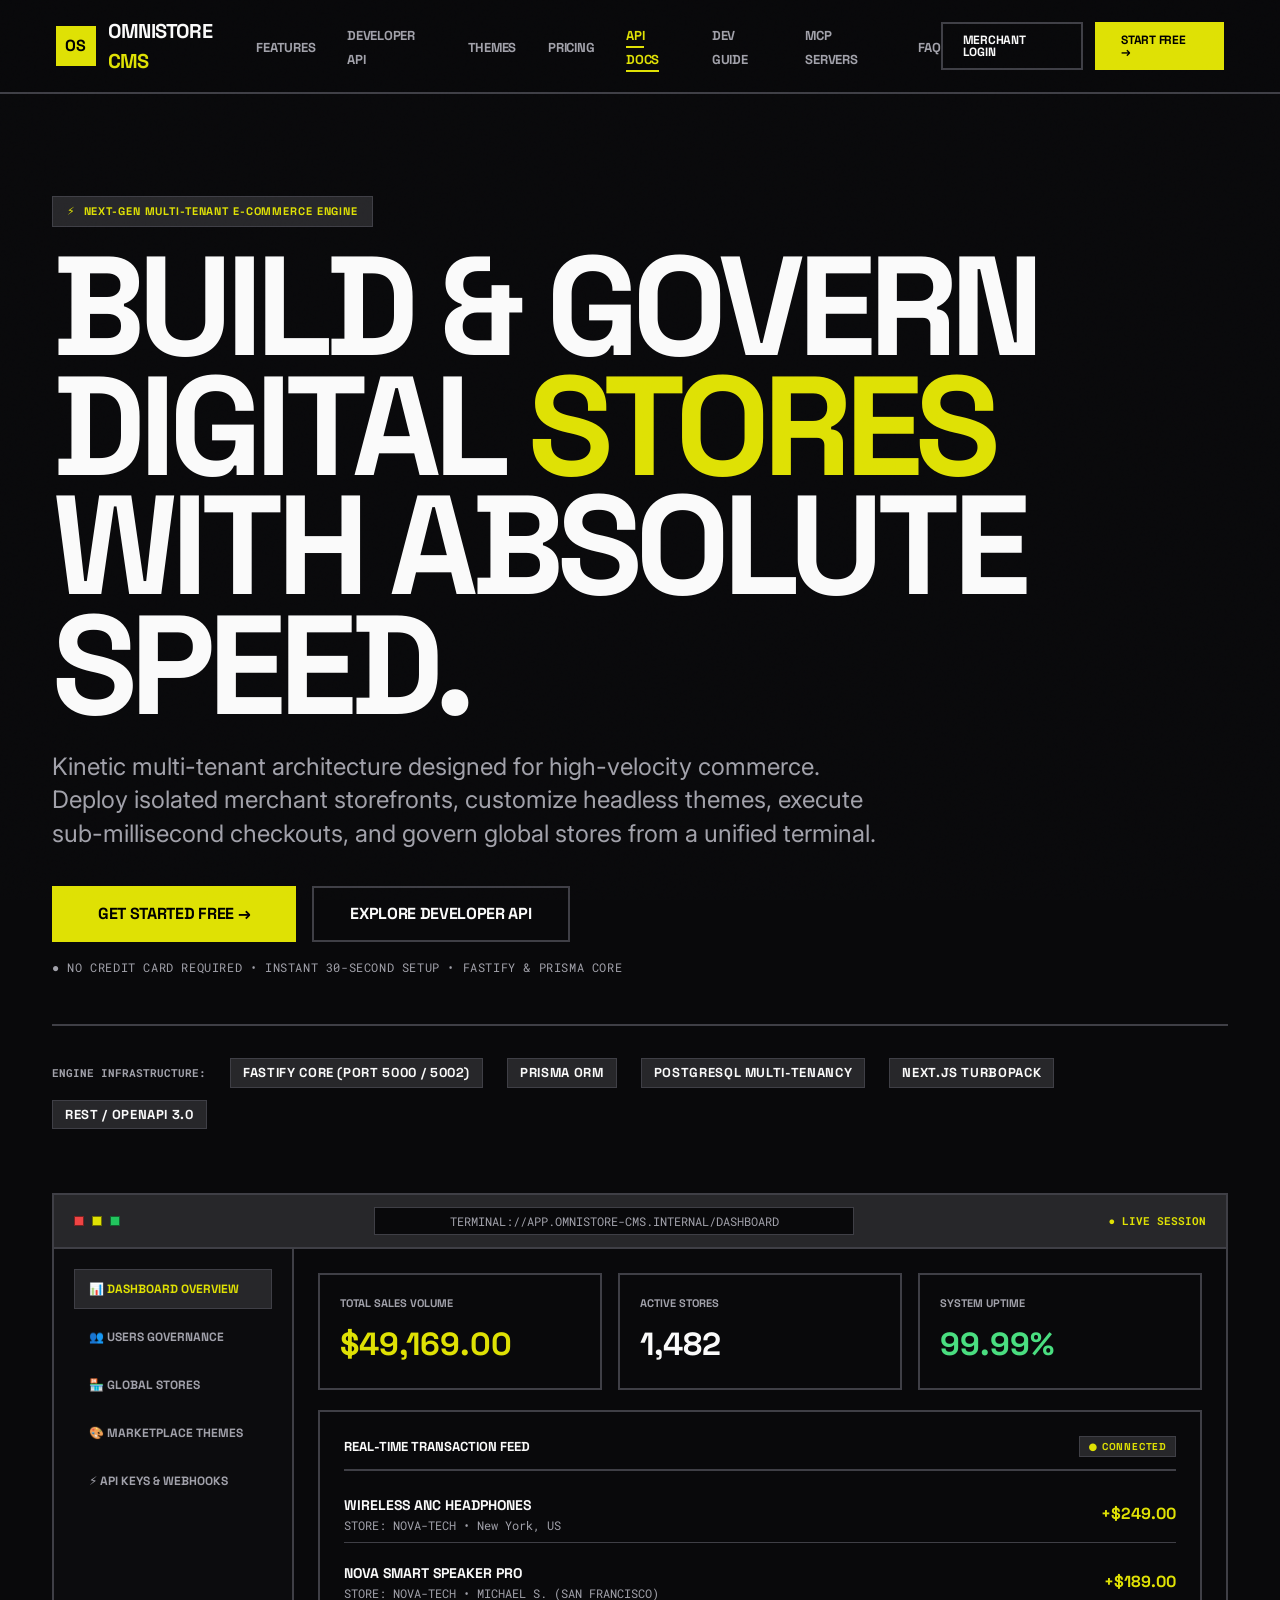
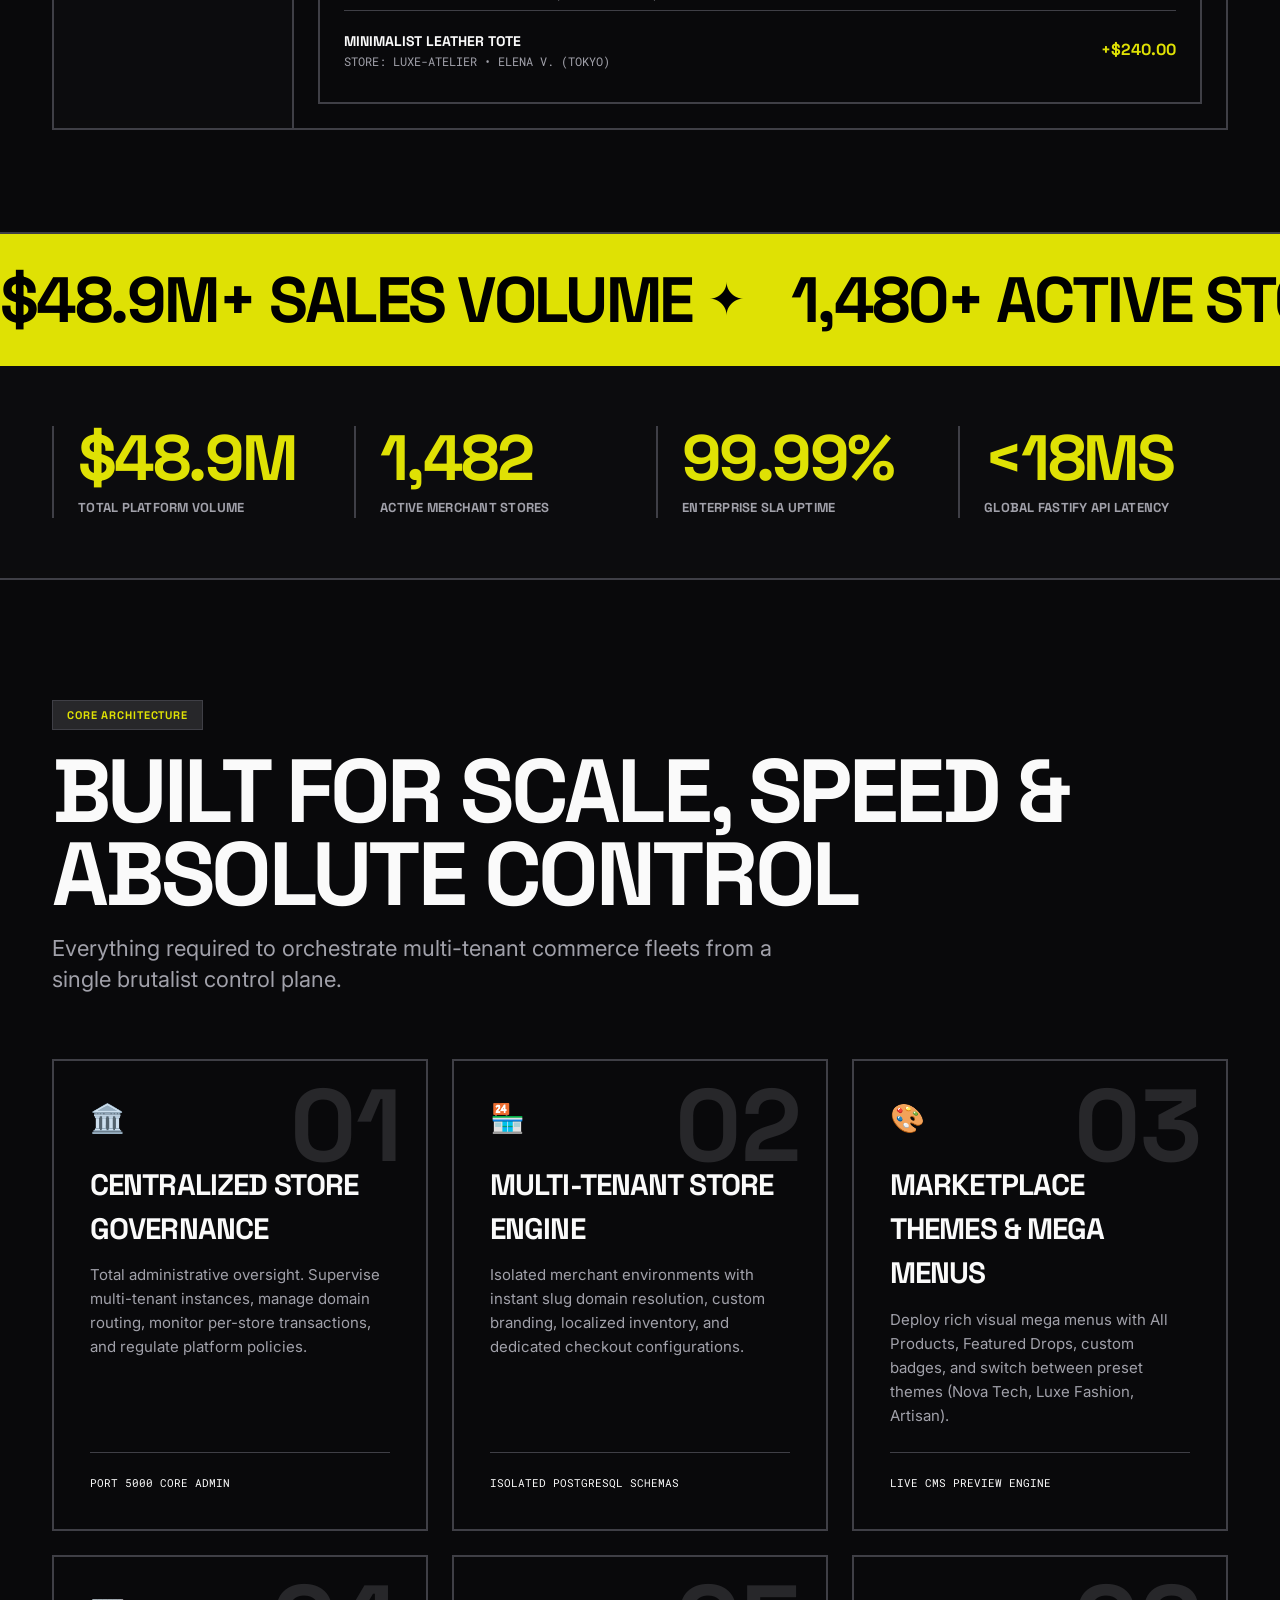
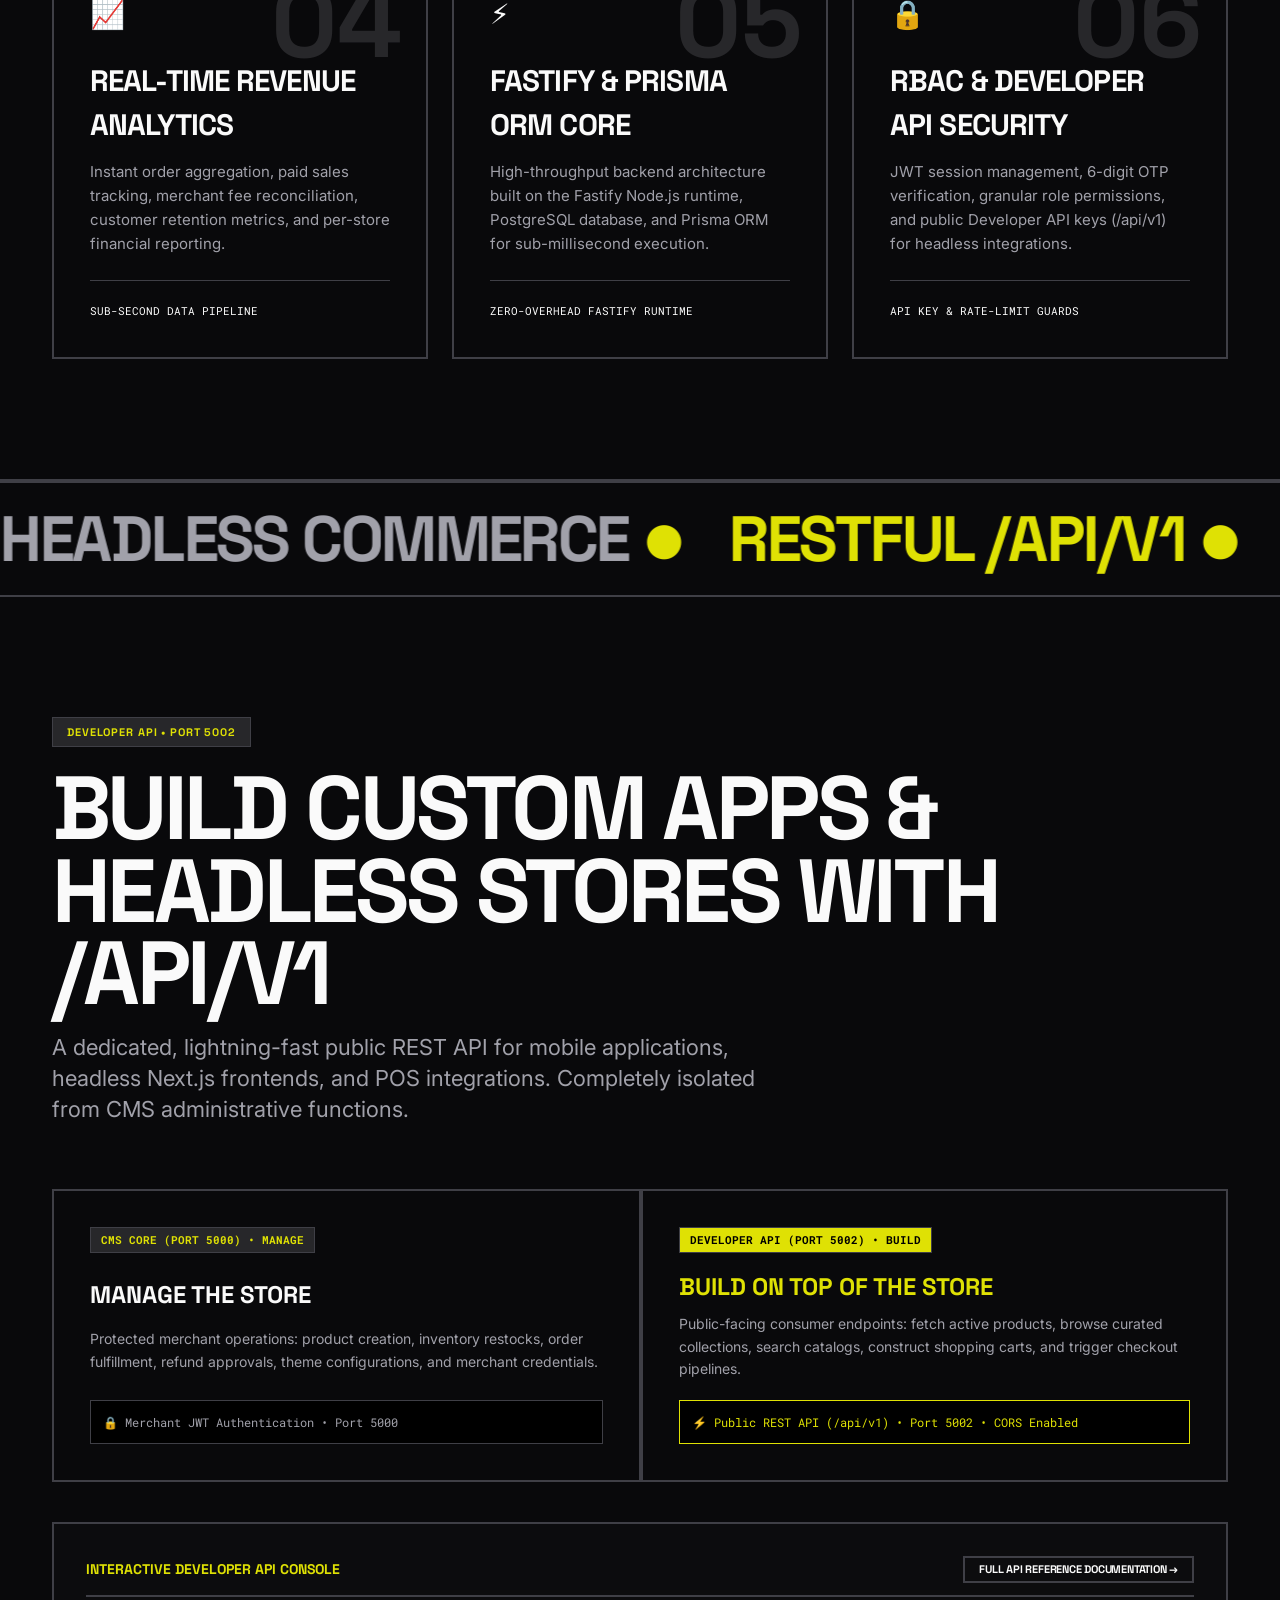
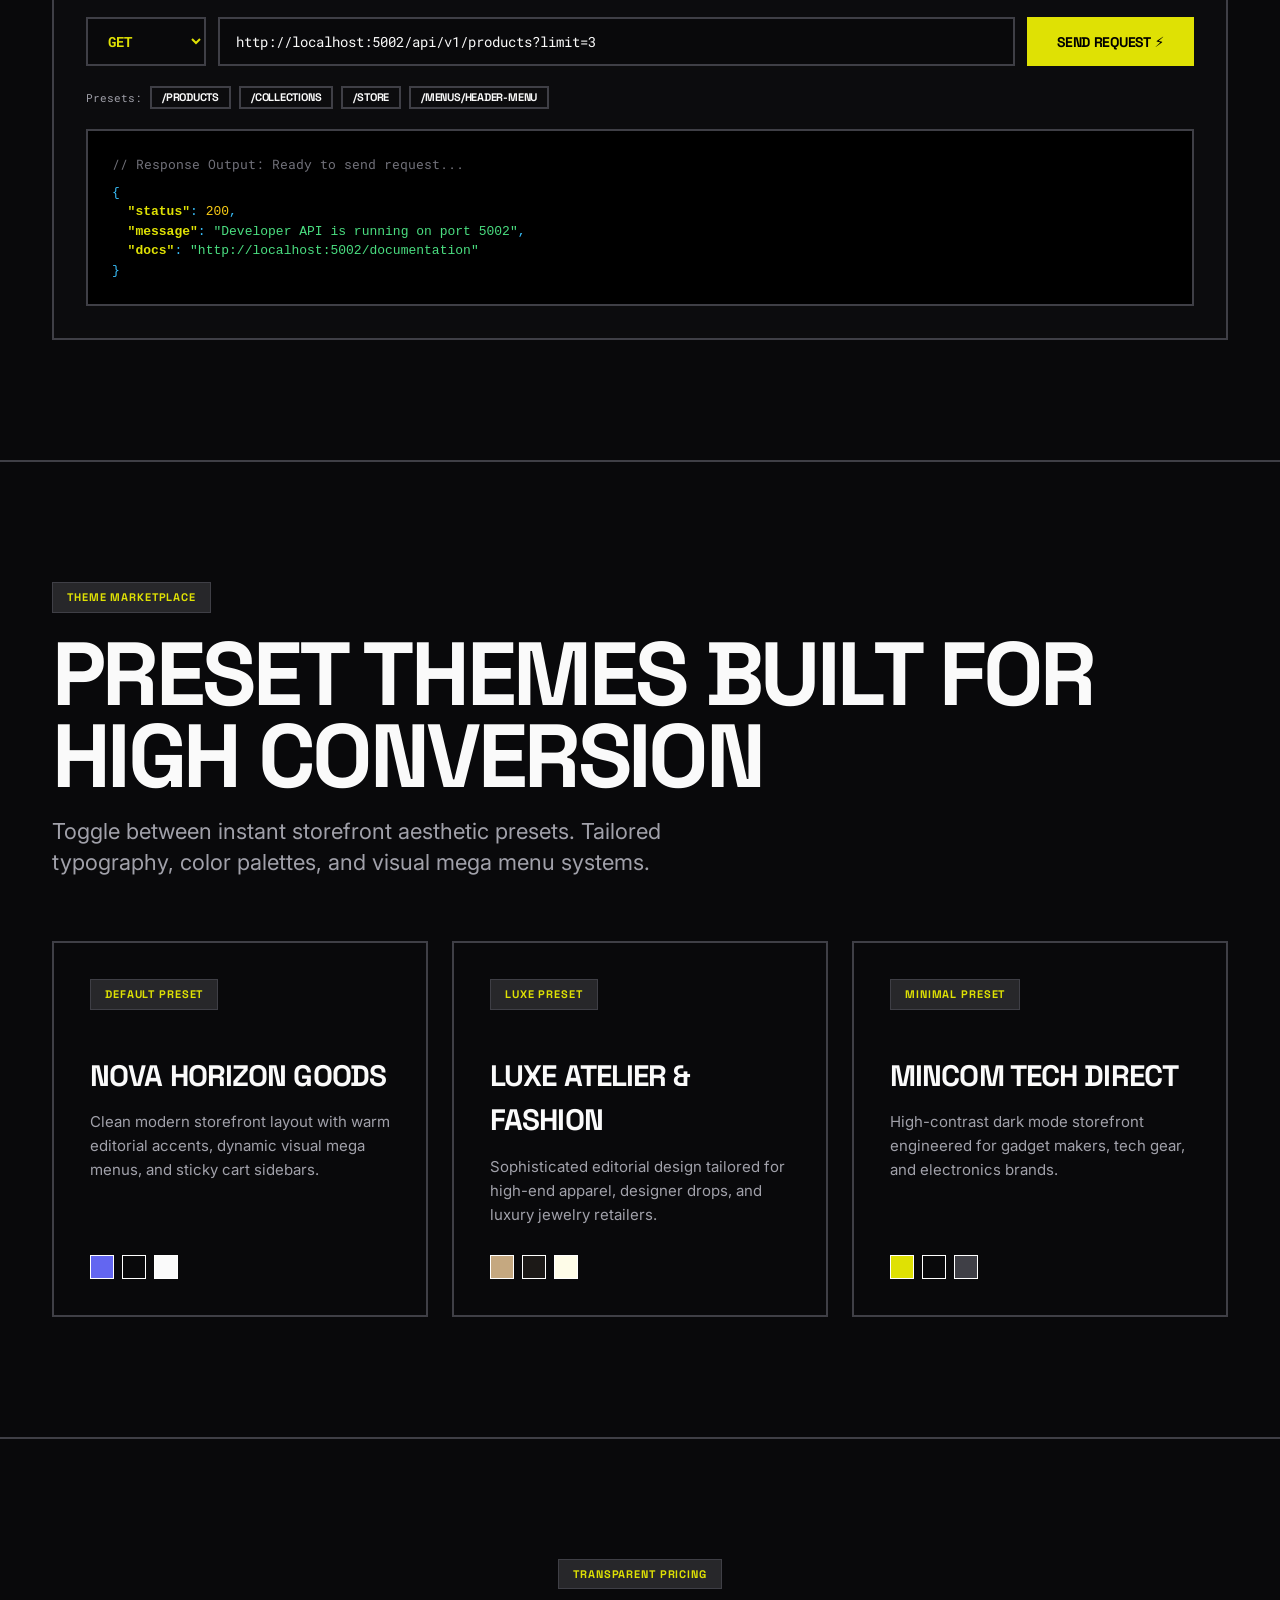
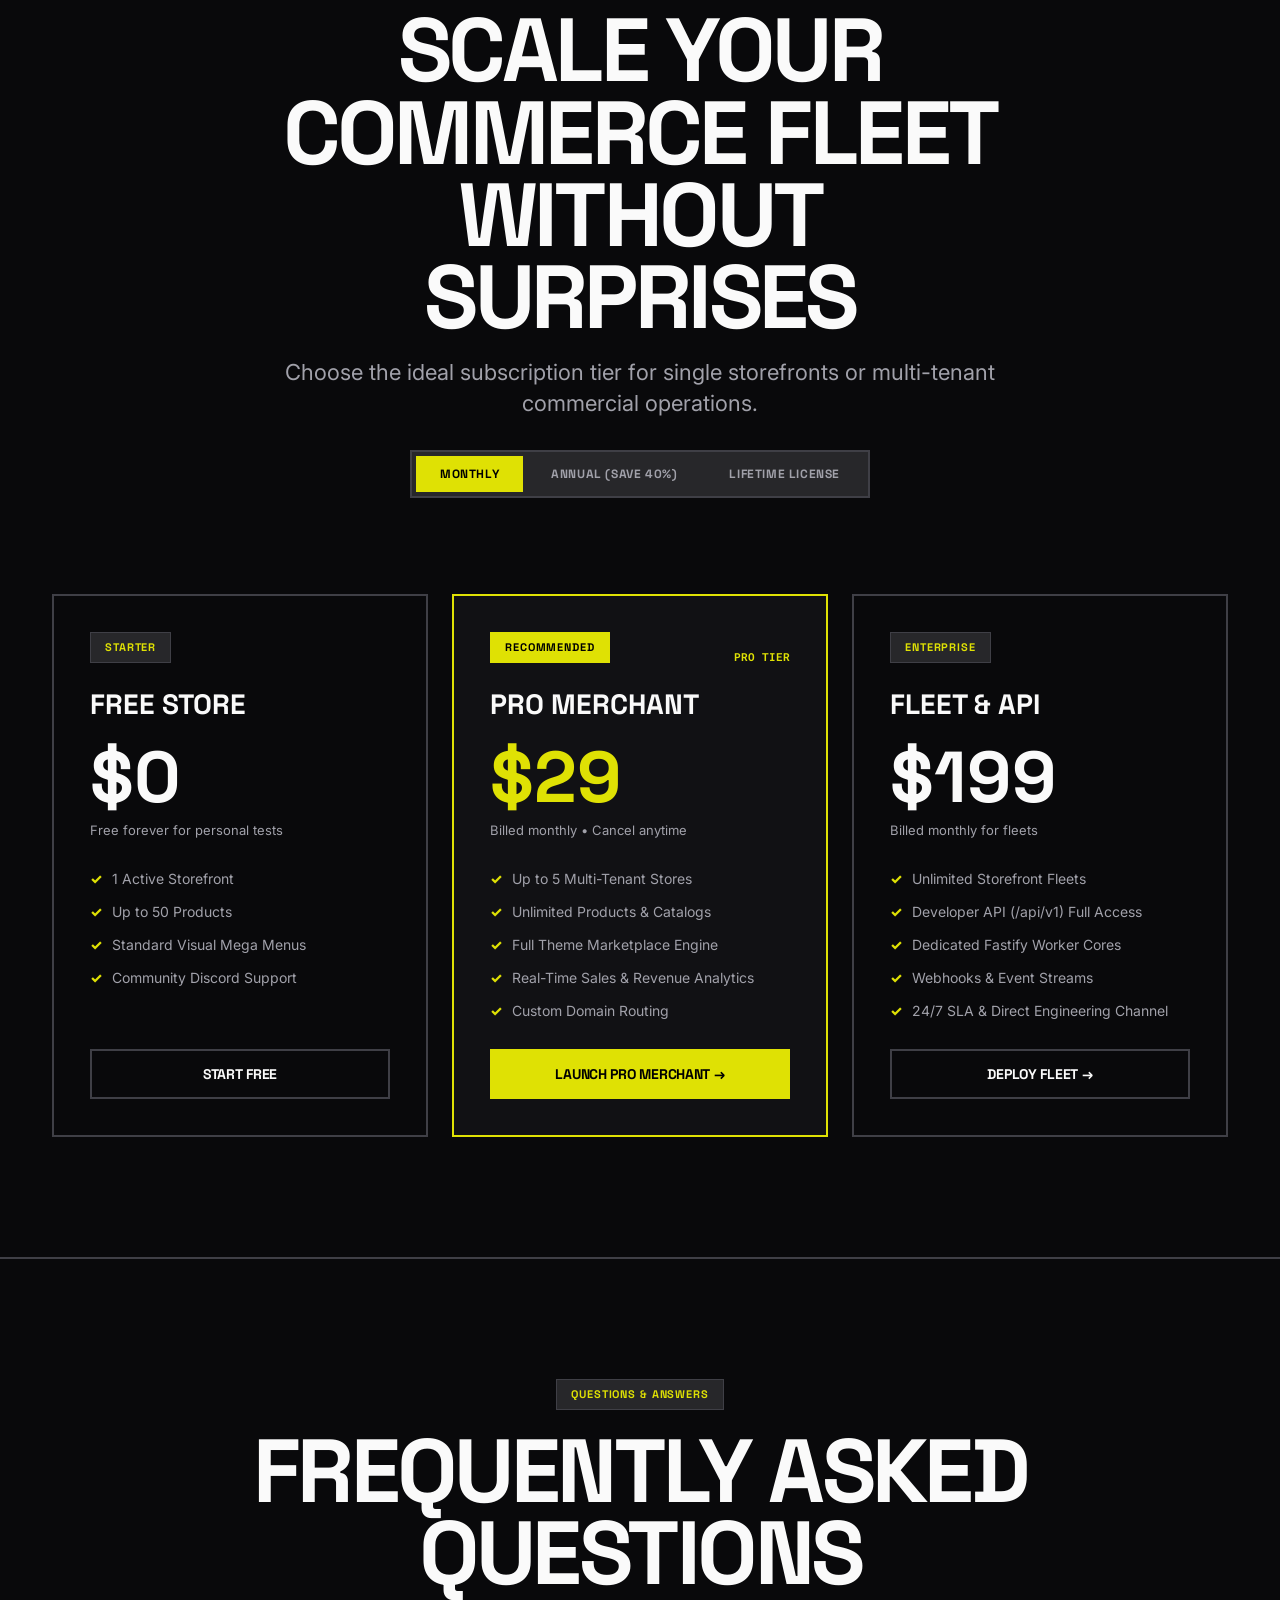
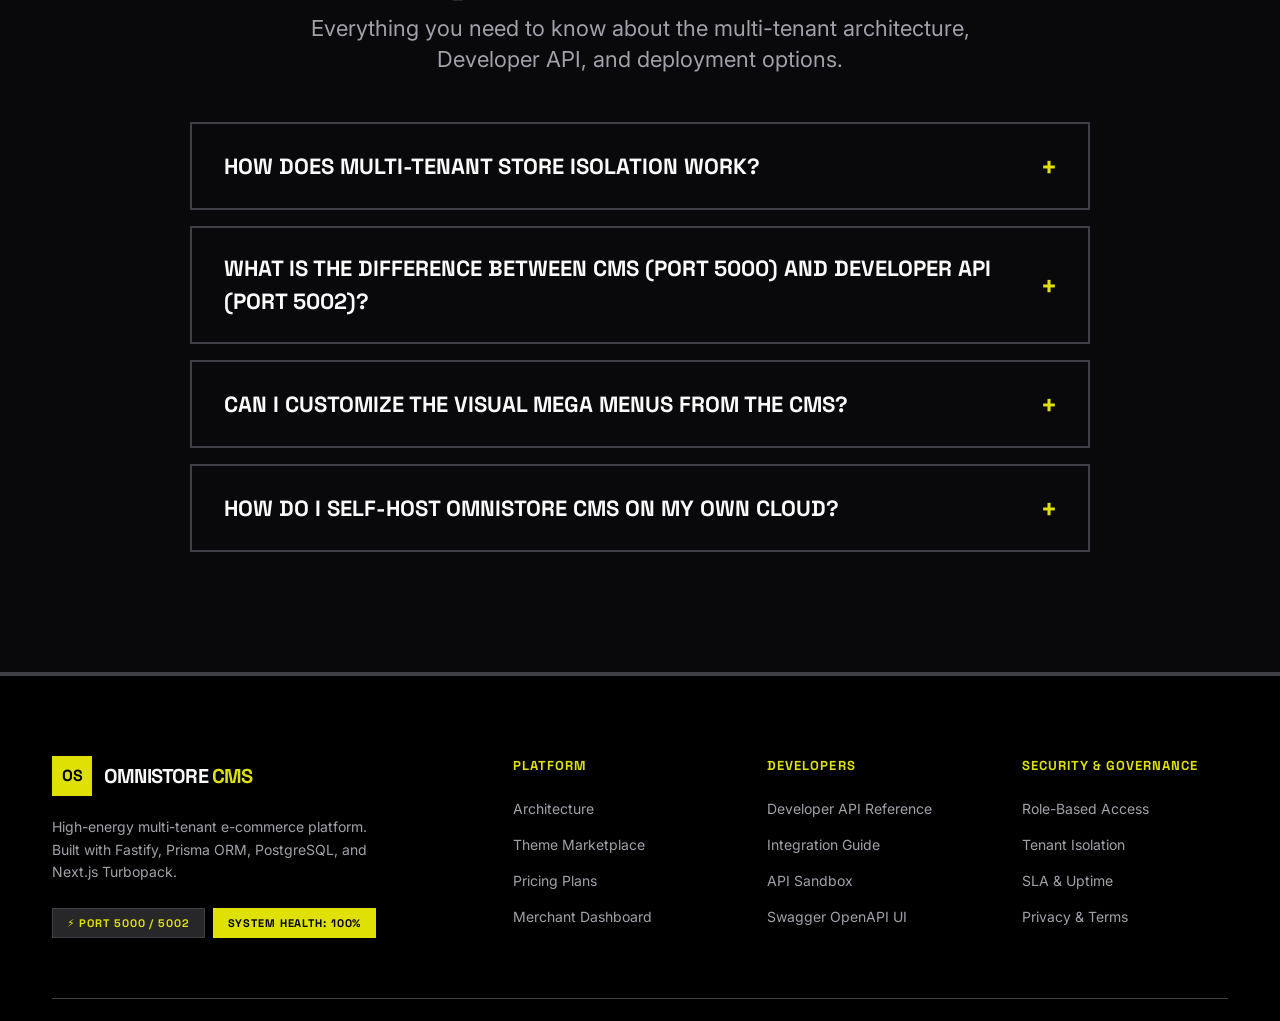
==== index.html @ 976f294c "feat: add homepage, developer guide, and documentation files" ====
<!DOCTYPE html>
<html lang="en">

<head>
  <meta charset="UTF-8">
  <meta name="viewport" content="width=device-width, initial-scale=1.0">
  <title>OMNISTORE CMS — NEXT-GEN MULTI-TENANT E-COMMERCE</title>
  <meta name="description"
    content="OmniStore CMS is a brutalist, high-performance multi-tenant e-commerce platform offering instant store creation, marketplace themes, real-time analytics, and headless developer APIs.">
  <link rel="stylesheet" href="index.css">
  <link rel="icon"
    href="data:image/svg+xml,<svg xmlns=%22http://www.w3.org/2000/svg%22 viewBox=%220 0 100 100%22><rect width=%22100%22 height=%22100%22 fill=%22%23DFE104%22/><text y=%22.75em%22 x=%22.2em%22 font-family=%22sans-serif%22 font-weight=%22900%22 font-size=%2260%22 fill=%22%23000%22>OS</text></svg>">
</head>

<body>
  <!-- SVG Noise Overlay Filter -->
  <div class="noise-overlay" aria-hidden="true"></div>

  <!-- Floating Brutalist Navigation Bar -->
  <header class="navbar-wrapper">
    <nav class="nav-container">
      <!-- Logo Lockup -->
      <a href="#" class="brand-logo">
        <div class="brand-icon-box">OS</div>
        <span class="brand-text">OmniStore <span style="color: var(--accent);">CMS</span></span>
      </a>

      <!-- Centered Nav Links -->
      <ul class="nav-links">
        <li><a href="#features">Features</a></li>
        <li><a href="#developer-api">Developer API</a></li>
        <li><a href="#themes">Themes</a></li>
        <li><a href="#pricing">Pricing</a></li>
        <li><a href="docs.html" style="color: var(--accent); border-bottom: 2px solid var(--accent); padding-bottom: 2px;">API Docs</a></li>
        <li><a href="developer-guide.html">Dev Guide</a></li>
        <li><a href="mcp-server.html">MCP Servers</a></li>
        <li><a href="#faq">FAQ</a></li>
      </ul>

      <!-- Nav Actions -->
      <div class="nav-actions">
        <a href="http://localhost:3000" class="btn-secondary" style="padding: 10px 20px; font-size: 12px;">Merchant Login</a>
        <a href="#pricing" class="btn-primary" style="padding: 10px 24px; font-size: 12px;">
          <span>Start Free →</span>
        </a>
      </div>
    </nav>
  </header>

  <!-- Hero Section -->
  <section class="hero-section">
    <div class="container">
      <!-- Tagline Badge -->
      <div>
        <span class="badge-tag">
          <span>⚡</span>
          <span>NEXT-GEN MULTI-TENANT E-COMMERCE ENGINE</span>
        </span>
      </div>

      <!-- Display Hero Headline with Viewport Clamp Typography -->
      <h1 class="hero-display-title">
        BUILD & GOVERN DIGITAL <span class="highlight-accent">STORES</span> WITH ABSOLUTE SPEED.
      </h1>

      <!-- Subhead Paragraph -->
      <p class="hero-subhead">
        Kinetic multi-tenant architecture designed for high-velocity commerce. Deploy isolated merchant storefronts, customize headless themes, execute sub-millisecond checkouts, and govern global stores from a unified terminal.
      </p>

      <!-- CTA Stack -->
      <div class="hero-cta-stack">
        <div class="hero-btn-row">
          <a href="#pricing" class="btn-primary" style="padding: 18px 44px; font-size: 16px;">
            <span>Get Started Free →</span>
          </a>
          <a href="#developer-api" class="btn-secondary" style="padding: 18px 36px; font-size: 16px;">
            <span>Explore Developer API</span>
          </a>
        </div>
        <span class="reassurance-caption">● NO CREDIT CARD REQUIRED • INSTANT 30-SECOND SETUP • FASTIFY & PRISMA CORE</span>
      </div>

      <!-- Backed By Strip -->
      <div class="backed-by-strip">
        <span class="backed-by-label">Engine Infrastructure:</span>
        <span class="partner-tag">FASTIFY CORE (PORT 5000 / 5002)</span>
        <span class="partner-tag">PRISMA ORM</span>
        <span class="partner-tag">POSTGRESQL MULTI-TENANCY</span>
        <span class="partner-tag">NEXT.JS TURBOPACK</span>
        <span class="partner-tag">REST / OPENAPI 3.0</span>
      </div>

      <!-- Live Mockup Terminal Window -->
      <div class="mockup-container">
        <div class="mockup-header">
          <div class="mockup-dots">
            <div class="dot dot-red"></div>
            <div class="dot dot-yellow"></div>
            <div class="dot dot-green"></div>
          </div>
          <div class="mockup-url-bar">
            TERMINAL://APP.OMNISTORE-CMS.INTERNAL/DASHBOARD
          </div>
          <div style="font-family: var(--font-mono); font-size: 11px; color: var(--accent); font-weight: 700;">
            ● LIVE SESSION
          </div>
        </div>

        <div class="mockup-body">
          <!-- Sidebar -->
          <div class="mockup-sidebar">
            <div class="mockup-nav-item active">
              <span>📊 Dashboard Overview</span>
            </div>
            <div class="mockup-nav-item">
              <span>👥 Users Governance</span>
            </div>
            <div class="mockup-nav-item">
              <span>🏪 Global Stores</span>
            </div>
            <div class="mockup-nav-item">
              <span>🎨 Marketplace Themes</span>
            </div>
            <div class="mockup-nav-item">
              <span>⚡ API Keys & Webhooks</span>
            </div>
          </div>

          <!-- Main Content Area -->
          <div class="mockup-content">
            <div style="display: grid; grid-template-columns: repeat(auto-fit, minmax(160px, 1fr)); gap: 16px;">
              <div class="card-brutal" style="padding: 20px;">
                <div style="font-family: var(--font-display); font-size: 11px; text-transform: uppercase; color: var(--muted-fg); font-weight: 800;">Total Sales Volume</div>
                <div id="live-sales-ticker" style="font-family: var(--font-display); font-size: 2rem; font-weight: 800; color: var(--accent); margin-top: 8px;">
                  $48,920.00
                </div>
              </div>
              <div class="card-brutal" style="padding: 20px;">
                <div style="font-family: var(--font-display); font-size: 11px; text-transform: uppercase; color: var(--muted-fg); font-weight: 800;">Active Stores</div>
                <div style="font-family: var(--font-display); font-size: 2rem; font-weight: 800; color: var(--fg); margin-top: 8px;">
                  1,482
                </div>
              </div>
              <div class="card-brutal" style="padding: 20px;">
                <div style="font-family: var(--font-display); font-size: 11px; text-transform: uppercase; color: var(--muted-fg); font-weight: 800;">System Uptime</div>
                <div style="font-family: var(--font-display); font-size: 2rem; font-weight: 800; color: #4ade80; margin-top: 8px;">
                  99.99%
                </div>
              </div>
            </div>

            <div class="card-brutal" style="padding: 24px;">
              <div style="display: flex; align-items: center; justify-content: space-between; margin-bottom: 16px; border-bottom: 2px solid var(--border); padding-bottom: 12px;">
                <span style="font-family: var(--font-display); font-size: 13px; font-weight: 800; text-transform: uppercase;">Real-Time Transaction Feed</span>
                <span class="badge-tag" style="margin-bottom: 0; padding: 2px 8px; font-size: 10px;">● CONNECTED</span>
              </div>
              <div id="live-feed-list" style="display: flex; flex-direction: column; gap: 12px;">
                <div style="display: flex; justify-content: space-between; align-items: center; padding: 8px 0; border-bottom: 1px solid var(--border); font-size: 14px;">
                  <div>
                    <div style="font-weight: 700; font-family: var(--font-display); text-transform: uppercase;">Nova Smart Speaker Pro</div>
                    <div style="color: var(--muted-fg); font-size: 12px; font-family: var(--font-mono);">STORE: NOVA-TECH • MICHAEL S. (SAN FRANCISCO)</div>
                  </div>
                  <div style="font-family: var(--font-display); font-weight: 800; color: var(--accent); font-size: 16px;">+$189.00</div>
                </div>
                <div style="display: flex; justify-content: space-between; align-items: center; padding: 8px 0; font-size: 14px;">
                  <div>
                    <div style="font-weight: 700; font-family: var(--font-display); text-transform: uppercase;">Minimalist Leather Tote</div>
                    <div style="color: var(--muted-fg); font-size: 12px; font-family: var(--font-mono);">STORE: LUXE-ATELIER • ELENA V. (TOKYO)</div>
                  </div>
                  <div style="font-family: var(--font-display); font-weight: 800; color: var(--accent); font-size: 16px;">+$240.00</div>
                </div>
              </div>
            </div>
          </div>
        </div>
      </div>
    </div>
  </section>

  <!-- Infinite Continuous Stats Marquee (Fast High-Energy Motion) -->
  <div class="marquee-container marquee-accent-bg" aria-label="Live Platform Metrics">
    <div class="marquee-track marquee-fast">
      <div class="marquee-item"><span>$48.9M+ SALES VOLUME</span> <span class="marquee-separator">✦</span></div>
      <div class="marquee-item"><span>1,480+ ACTIVE STORES</span> <span class="marquee-separator">✦</span></div>
      <div class="marquee-item"><span>&lt;18MS LATENCY</span> <span class="marquee-separator">✦</span></div>
      <div class="marquee-item"><span>99.99% ENTERPRISE SLA</span> <span class="marquee-separator">✦</span></div>
      <div class="marquee-item"><span>100% POSTGRESQL ISOLATION</span> <span class="marquee-separator">✦</span></div>
      <div class="marquee-item"><span>HEADLESS REST / OPENAPI</span> <span class="marquee-separator">✦</span></div>
      <!-- Duplicate for seamless continuous loop -->
      <div class="marquee-item"><span>$48.9M+ SALES VOLUME</span> <span class="marquee-separator">✦</span></div>
      <div class="marquee-item"><span>1,480+ ACTIVE STORES</span> <span class="marquee-separator">✦</span></div>
      <div class="marquee-item"><span>&lt;18MS LATENCY</span> <span class="marquee-separator">✦</span></div>
      <div class="marquee-item"><span>99.99% ENTERPRISE SLA</span> <span class="marquee-separator">✦</span></div>
      <div class="marquee-item"><span>100% POSTGRESQL ISOLATION</span> <span class="marquee-separator">✦</span></div>
      <div class="marquee-item"><span>HEADLESS REST / OPENAPI</span> <span class="marquee-separator">✦</span></div>
    </div>
  </div>

  <!-- Platform Stats Bar -->
  <section class="stats-section">
    <div class="container stats-grid">
      <div class="stat-item">
        <div class="stat-num" id="stat-revenue">$48.9M</div>
        <div class="stat-label">Total Platform Volume</div>
      </div>
      <div class="stat-item">
        <div class="stat-num" id="stat-merchants">1,482</div>
        <div class="stat-label">Active Merchant Stores</div>
      </div>
      <div class="stat-item">
        <div class="stat-num" id="stat-uptime">99.99%</div>
        <div class="stat-label">Enterprise SLA Uptime</div>
      </div>
      <div class="stat-item">
        <div class="stat-num" id="stat-latency">&lt;18ms</div>
        <div class="stat-label">Global Fastify API Latency</div>
      </div>
    </div>
  </section>

  <!-- Core Architecture / Features Section -->
  <section class="section-wrapper" id="features">
    <div class="container">
      <div class="section-head">
        <span class="badge-tag">CORE ARCHITECTURE</span>
        <h2 class="section-title">BUILT FOR SCALE, SPEED & ABSOLUTE CONTROL</h2>
        <p class="section-subtitle">
          Everything required to orchestrate multi-tenant commerce fleets from a single brutalist control plane.
        </p>
      </div>

      <div class="features-grid">
        <!-- Feature Card 01 -->
        <div class="card-brutal">
          <span class="card-num">01</span>
          <div>
            <div style="font-size: 28px;">🏛️</div>
            <h3 class="feature-card-title">Centralized Store Governance</h3>
            <p class="feature-card-desc">
              Total administrative oversight. Supervise multi-tenant instances, manage domain routing, monitor per-store transactions, and regulate platform policies.
            </p>
          </div>
          <div style="margin-top: 24px; padding-top: 16px; border-top: 1px solid var(--border);">
            <span style="font-family: var(--font-mono); font-size: 11px; text-transform: uppercase;">PORT 5000 CORE ADMIN</span>
          </div>
        </div>

        <!-- Feature Card 02 -->
        <div class="card-brutal">
          <span class="card-num">02</span>
          <div>
            <div style="font-size: 28px;">🏪</div>
            <h3 class="feature-card-title">Multi-Tenant Store Engine</h3>
            <p class="feature-card-desc">
              Isolated merchant environments with instant slug domain resolution, custom branding, localized inventory, and dedicated checkout configurations.
            </p>
          </div>
          <div style="margin-top: 24px; padding-top: 16px; border-top: 1px solid var(--border);">
            <span style="font-family: var(--font-mono); font-size: 11px; text-transform: uppercase;">ISOLATED POSTGRESQL SCHEMAS</span>
          </div>
        </div>

        <!-- Feature Card 03 -->
        <div class="card-brutal">
          <span class="card-num">03</span>
          <div>
            <div style="font-size: 28px;">🎨</div>
            <h3 class="feature-card-title">Marketplace Themes & Mega Menus</h3>
            <p class="feature-card-desc">
              Deploy rich visual mega menus with All Products, Featured Drops, custom badges, and switch between preset themes (Nova Tech, Luxe Fashion, Artisan).
            </p>
          </div>
          <div style="margin-top: 24px; padding-top: 16px; border-top: 1px solid var(--border);">
            <span style="font-family: var(--font-mono); font-size: 11px; text-transform: uppercase;">LIVE CMS PREVIEW ENGINE</span>
          </div>
        </div>

        <!-- Feature Card 04 -->
        <div class="card-brutal">
          <span class="card-num">04</span>
          <div>
            <div style="font-size: 28px;">📈</div>
            <h3 class="feature-card-title">Real-Time Revenue Analytics</h3>
            <p class="feature-card-desc">
              Instant order aggregation, paid sales tracking, merchant fee reconciliation, customer retention metrics, and per-store financial reporting.
            </p>
          </div>
          <div style="margin-top: 24px; padding-top: 16px; border-top: 1px solid var(--border);">
            <span style="font-family: var(--font-mono); font-size: 11px; text-transform: uppercase;">SUB-SECOND DATA PIPELINE</span>
          </div>
        </div>

        <!-- Feature Card 05 -->
        <div class="card-brutal">
          <span class="card-num">05</span>
          <div>
            <div style="font-size: 28px;">⚡</div>
            <h3 class="feature-card-title">Fastify & Prisma ORM Core</h3>
            <p class="feature-card-desc">
              High-throughput backend architecture built on the Fastify Node.js runtime, PostgreSQL database, and Prisma ORM for sub-millisecond execution.
            </p>
          </div>
          <div style="margin-top: 24px; padding-top: 16px; border-top: 1px solid var(--border);">
            <span style="font-family: var(--font-mono); font-size: 11px; text-transform: uppercase;">ZERO-OVERHEAD FASTIFY RUNTIME</span>
          </div>
        </div>

        <!-- Feature Card 06 -->
        <div class="card-brutal">
          <span class="card-num">06</span>
          <div>
            <div style="font-size: 28px;">🔒</div>
            <h3 class="feature-card-title">RBAC & Developer API Security</h3>
            <p class="feature-card-desc">
              JWT session management, 6-digit OTP verification, granular role permissions, and public Developer API keys (/api/v1) for headless integrations.
            </p>
          </div>
          <div style="margin-top: 24px; padding-top: 16px; border-top: 1px solid var(--border);">
            <span style="font-family: var(--font-mono); font-size: 11px; text-transform: uppercase;">API KEY & RATE-LIMIT GUARDS</span>
          </div>
        </div>
      </div>
    </div>
  </section>

  <!-- Secondary Infinite Feature Marquee (Reverse Motion) -->
  <div class="marquee-container" aria-hidden="true">
    <div class="marquee-track marquee-slow reverse">
      <div class="marquee-item"><span style="color: var(--muted-fg);">HEADLESS COMMERCE</span> <span class="marquee-separator">●</span></div>
      <div class="marquee-item"><span style="color: var(--accent);">RESTFUL /API/V1</span> <span class="marquee-separator">●</span></div>
      <div class="marquee-item"><span style="color: var(--fg);">MULTI-TENANT ISOLATION</span> <span class="marquee-separator">●</span></div>
      <div class="marquee-item"><span style="color: var(--muted-fg);">CUSTOM VISUAL MEGA MENUS</span> <span class="marquee-separator">●</span></div>
      <div class="marquee-item"><span style="color: var(--accent);">TURBOPACK PERFORMANCE</span> <span class="marquee-separator">●</span></div>
      <div class="marquee-item"><span style="color: var(--fg);">ZERO COLD STARTS</span> <span class="marquee-separator">●</span></div>
      <!-- Duplicate -->
      <div class="marquee-item"><span style="color: var(--muted-fg);">HEADLESS COMMERCE</span> <span class="marquee-separator">●</span></div>
      <div class="marquee-item"><span style="color: var(--accent);">RESTFUL /API/V1</span> <span class="marquee-separator">●</span></div>
      <div class="marquee-item"><span style="color: var(--fg);">MULTI-TENANT ISOLATION</span> <span class="marquee-separator">●</span></div>
      <div class="marquee-item"><span style="color: var(--muted-fg);">CUSTOM VISUAL MEGA MENUS</span> <span class="marquee-separator">●</span></div>
      <div class="marquee-item"><span style="color: var(--accent);">TURBOPACK PERFORMANCE</span> <span class="marquee-separator">●</span></div>
      <div class="marquee-item"><span style="color: var(--fg);">ZERO COLD STARTS</span> <span class="marquee-separator">●</span></div>
    </div>
  </div>

  <!-- Developer API Showcase & Interactive Sandbox Section -->
  <section class="section-wrapper" id="developer-api">
    <div class="container">
      <div class="section-head">
        <span class="badge-tag">DEVELOPER API • PORT 5002</span>
        <h2 class="section-title">BUILD CUSTOM APPS & HEADLESS STORES WITH /API/V1</h2>
        <p class="section-subtitle">
          A dedicated, lightning-fast public REST API for mobile applications, headless Next.js frontends, and POS integrations. Completely isolated from CMS administrative functions.
        </p>
      </div>

      <!-- Core Principle Callout -->
      <div class="api-arch-card">
        <div class="arch-col">
          <span class="arch-badge">CMS CORE (PORT 5000) • MANAGE</span>
          <h4 style="font-family: var(--font-display); font-size: 1.5rem; font-weight: 800; text-transform: uppercase; margin-bottom: 8px;">
            Manage The Store
          </h4>
          <p style="font-size: 14px; color: var(--muted-fg); line-height: 1.6; margin-bottom: 20px;">
            Protected merchant operations: product creation, inventory restocks, order fulfillment, refund approvals, theme configurations, and merchant credentials.
          </p>
          <div style="font-family: var(--font-mono); font-size: 12px; color: var(--muted-fg); background: #000; padding: 12px; border: 1px solid var(--border);">
            🔒 Merchant JWT Authentication • Port 5000
          </div>
        </div>

        <div class="arch-col" style="border-left: 2px solid var(--border);">
          <span class="arch-badge" style="background: var(--accent); color: var(--accent-fg);">DEVELOPER API (PORT 5002) • BUILD</span>
          <h4 style="font-family: var(--font-display); font-size: 1.5rem; font-weight: 800; text-transform: uppercase; margin-bottom: 8px; color: var(--accent);">
            Build On Top Of The Store
          </h4>
          <p style="font-size: 14px; color: var(--muted-fg); line-height: 1.6; margin-bottom: 20px;">
            Public-facing consumer endpoints: fetch active products, browse curated collections, search catalogs, construct shopping carts, and trigger checkout pipelines.
          </p>
          <div style="font-family: var(--font-mono); font-size: 12px; color: var(--accent); background: #000; padding: 12px; border: 1px solid var(--accent);">
            ⚡ Public REST API (/api/v1) • Port 5002 • CORS Enabled
          </div>
        </div>
      </div>

      <!-- Interactive API Sandbox Terminal -->
      <div class="sandbox-container">
        <div style="display: flex; align-items: center; justify-content: space-between; margin-bottom: 20px; border-bottom: 2px solid var(--border); padding-bottom: 12px;">
          <span style="font-family: var(--font-display); font-size: 14px; font-weight: 800; text-transform: uppercase; color: var(--accent);">
            Interactive Developer API Console
          </span>
          <a href="docs.html" class="btn-outline" style="padding: 6px 14px; font-size: 11px;">
            Full API Reference Documentation →
          </a>
        </div>

        <!-- Request Controls -->
        <div class="sandbox-input-row">
          <select id="api-method-select" class="sandbox-method-select">
            <option value="GET">GET</option>
            <option value="POST">POST</option>
          </select>
          <input type="text" id="api-endpoint-input" class="sandbox-endpoint-input" value="http://localhost:5002/api/v1/products?limit=3" />
          <button type="button" id="api-send-btn" class="btn-primary" style="padding: 12px 28px;">
            Send Request ⚡
          </button>
        </div>

        <!-- Quick Endpoint Presets -->
        <div style="display: flex; flex-wrap: wrap; gap: 8px; margin-bottom: 20px;">
          <span style="font-family: var(--font-mono); font-size: 11px; color: var(--muted-fg); display: flex; align-items: center;">Presets:</span>
          <button type="button" class="btn-outline api-preset-btn" data-method="GET" data-url="http://localhost:5002/api/v1/products" style="padding: 4px 10px; font-size: 11px;">/products</button>
          <button type="button" class="btn-outline api-preset-btn" data-method="GET" data-url="http://localhost:5002/api/v1/collections" style="padding: 4px 10px; font-size: 11px;">/collections</button>
          <button type="button" class="btn-outline api-preset-btn" data-method="GET" data-url="http://localhost:5002/api/v1/store" style="padding: 4px 10px; font-size: 11px;">/store</button>
          <button type="button" class="btn-outline api-preset-btn" data-method="GET" data-url="http://localhost:5002/api/v1/menus/header-menu" style="padding: 4px 10px; font-size: 11px;">/menus/header-menu</button>
        </div>

        <!-- Response Terminal -->
        <div class="terminal-box" id="api-response-terminal">
          <div class="code-comment">// Response Output: Ready to send request...</div>
          <pre style="margin-top: 8px; line-height: 1.5;"><code class="code-prop">{
  <span class="code-keyword">"status"</span>: <span class="code-num">200</span>,
  <span class="code-keyword">"message"</span>: <span class="code-str">"Developer API is running on port 5002"</span>,
  <span class="code-keyword">"docs"</span>: <span class="code-str">"http://localhost:5002/documentation"</span>
}</code></pre>
        </div>
      </div>
    </div>
  </section>

  <!-- Marketplace Themes Showcase Section -->
  <section class="section-wrapper" id="themes">
    <div class="container">
      <div class="section-head">
        <span class="badge-tag">THEME MARKETPLACE</span>
        <h2 class="section-title">PRESET THEMES BUILT FOR HIGH CONVERSION</h2>
        <p class="section-subtitle">
          Toggle between instant storefront aesthetic presets. Tailored typography, color palettes, and visual mega menu systems.
        </p>
      </div>

      <div class="features-grid">
        <!-- Theme Card 1 -->
        <div class="card-brutal">
          <div>
            <span class="badge-tag">DEFAULT PRESET</span>
            <h3 class="feature-card-title">Nova Horizon Goods</h3>
            <p class="feature-card-desc">
              Clean modern storefront layout with warm editorial accents, dynamic visual mega menus, and sticky cart sidebars.
            </p>
          </div>
          <div style="margin-top: 28px; display: flex; gap: 8px;">
            <span style="display: inline-block; width: 24px; height: 24px; background: #6366f1; border: 1px solid #fff;"></span>
            <span style="display: inline-block; width: 24px; height: 24px; background: #09090b; border: 1px solid #fff;"></span>
            <span style="display: inline-block; width: 24px; height: 24px; background: #fafafa; border: 1px solid #fff;"></span>
          </div>
        </div>

        <!-- Theme Card 2 -->
        <div class="card-brutal">
          <div>
            <span class="badge-tag">LUXE PRESET</span>
            <h3 class="feature-card-title">Luxe Atelier & Fashion</h3>
            <p class="feature-card-desc">
              Sophisticated editorial design tailored for high-end apparel, designer drops, and luxury jewelry retailers.
            </p>
          </div>
          <div style="margin-top: 28px; display: flex; gap: 8px;">
            <span style="display: inline-block; width: 24px; height: 24px; background: #c5a880; border: 1px solid #fff;"></span>
            <span style="display: inline-block; width: 24px; height: 24px; background: #1c1917; border: 1px solid #fff;"></span>
            <span style="display: inline-block; width: 24px; height: 24px; background: #fefce8; border: 1px solid #fff;"></span>
          </div>
        </div>

        <!-- Theme Card 3 -->
        <div class="card-brutal">
          <div>
            <span class="badge-tag">MINIMAL PRESET</span>
            <h3 class="feature-card-title">Mincom Tech Direct</h3>
            <p class="feature-card-desc">
              High-contrast dark mode storefront engineered for gadget makers, tech gear, and electronics brands.
            </p>
          </div>
          <div style="margin-top: 28px; display: flex; gap: 8px;">
            <span style="display: inline-block; width: 24px; height: 24px; background: #dfe104; border: 1px solid #fff;"></span>
            <span style="display: inline-block; width: 24px; height: 24px; background: #09090b; border: 1px solid #fff;"></span>
            <span style="display: inline-block; width: 24px; height: 24px; background: #3f3f46; border: 1px solid #fff;"></span>
          </div>
        </div>
      </div>
    </div>
  </section>

  <!-- Pricing Section (3-Column Brutalist Matrix) -->
  <section class="section-wrapper" id="pricing">
    <div class="container">
      <div class="section-head" style="text-align: center; max-width: 800px; margin: 0 auto 48px auto;">
        <span class="badge-tag">TRANSPARENT PRICING</span>
        <h2 class="section-title">SCALE YOUR COMMERCE FLEET WITHOUT SURPRISES</h2>
        <p class="section-subtitle" style="margin: 0 auto;">
          Choose the ideal subscription tier for single storefronts or multi-tenant commercial operations.
        </p>

        <!-- Billing Period Switcher -->
        <div class="billing-switcher" style="margin-top: 32px;">
          <button type="button" class="switcher-btn active" data-period="monthly">Monthly</button>
          <button type="button" class="switcher-btn" data-period="annual">Annual (Save 40%)</button>
          <button type="button" class="switcher-btn" data-period="lifetime">Lifetime License</button>
        </div>
      </div>

      <div class="pricing-grid">
        <!-- Tier 1: Free Starter -->
        <div class="card-brutal pricing-card">
          <div>
            <span class="badge-tag">STARTER</span>
            <h3 style="font-family: var(--font-display); font-size: 1.75rem; font-weight: 800; text-transform: uppercase;">Free Store</h3>
            <div class="price-num" id="price-free">$0</div>
            <p style="font-size: 13px; color: var(--muted-fg);" id="price-free-sub">Free forever for personal tests</p>

            <ul class="pricing-feature-list">
              <li><span class="check-icon">✓</span> 1 Active Storefront</li>
              <li><span class="check-icon">✓</span> Up to 50 Products</li>
              <li><span class="check-icon">✓</span> Standard Visual Mega Menus</li>
              <li><span class="check-icon">✓</span> Community Discord Support</li>
            </ul>
          </div>
          <a href="http://localhost:3000" class="btn-secondary" style="width: 100%;">
            Start Free
          </a>
        </div>

        <!-- Tier 2: Pro Merchant (Featured) -->
        <div class="card-brutal pricing-card featured">
          <div>
            <div style="display: flex; justify-content: space-between; align-items: center;">
              <span class="badge-tag badge-accent">RECOMMENDED</span>
              <span style="font-family: var(--font-mono); font-size: 11px; color: var(--accent); font-weight: 700;">PRO TIER</span>
            </div>
            <h3 style="font-family: var(--font-display); font-size: 1.75rem; font-weight: 800; text-transform: uppercase;">Pro Merchant</h3>
            <div class="price-num" id="price-pro" style="color: var(--accent);">$29</div>
            <p style="font-size: 13px; color: var(--muted-fg);" id="price-pro-sub">Billed monthly • Cancel anytime</p>

            <ul class="pricing-feature-list">
              <li><span class="check-icon">✓</span> Up to 5 Multi-Tenant Stores</li>
              <li><span class="check-icon">✓</span> Unlimited Products & Catalogs</li>
              <li><span class="check-icon">✓</span> Full Theme Marketplace Engine</li>
              <li><span class="check-icon">✓</span> Real-Time Sales & Revenue Analytics</li>
              <li><span class="check-icon">✓</span> Custom Domain Routing</li>
            </ul>
          </div>
          <a href="http://localhost:3000" class="btn-primary" style="width: 100%;">
            Launch Pro Merchant →
          </a>
        </div>

        <!-- Tier 3: Enterprise & Developer -->
        <div class="card-brutal pricing-card">
          <div>
            <span class="badge-tag">ENTERPRISE</span>
            <h3 style="font-family: var(--font-display); font-size: 1.75rem; font-weight: 800; text-transform: uppercase;">Fleet & API</h3>
            <div class="price-num" id="price-team">$199</div>
            <p style="font-size: 13px; color: var(--muted-fg);" id="price-team-sub">Billed monthly for fleets</p>

            <ul class="pricing-feature-list">
              <li><span class="check-icon">✓</span> Unlimited Storefront Fleets</li>
              <li><span class="check-icon">✓</span> Developer API (/api/v1) Full Access</li>
              <li><span class="check-icon">✓</span> Dedicated Fastify Worker Cores</li>
              <li><span class="check-icon">✓</span> Webhooks & Event Streams</li>
              <li><span class="check-icon">✓</span> 24/7 SLA & Direct Engineering Channel</li>
            </ul>
          </div>
          <a href="http://localhost:3000" class="btn-secondary" style="width: 100%;">
            Deploy Fleet →
          </a>
        </div>
      </div>
    </div>
  </section>

  <!-- FAQ Accordion Section -->
  <section class="section-wrapper" id="faq">
    <div class="container">
      <div class="section-head" style="text-align: center; max-width: 800px; margin: 0 auto 48px auto;">
        <span class="badge-tag">QUESTIONS & ANSWERS</span>
        <h2 class="section-title">FREQUENTLY ASKED QUESTIONS</h2>
        <p class="section-subtitle" style="margin: 0 auto;">
          Everything you need to know about the multi-tenant architecture, Developer API, and deployment options.
        </p>
      </div>

      <div class="faq-list">
        <div class="faq-item">
          <div class="faq-question">
            <span>How does multi-tenant store isolation work?</span>
            <span class="faq-icon">+</span>
          </div>
          <div class="faq-answer">
            Every merchant store is partitioned at the database layer with tenant-specific identifiers and schema filters. Fastify request handlers resolve store tenancy via custom domain, subdomain slug, or explicit header keys (x-store-id) ensuring 100% data boundary security.
          </div>
        </div>

        <div class="faq-item">
          <div class="faq-question">
            <span>What is the difference between CMS (Port 5000) and Developer API (Port 5002)?</span>
            <span class="faq-icon">+</span>
          </div>
          <div class="faq-answer">
            The CMS backend on port 5000 governs administrative merchant operations (inventory management, financial reconciliation, theme configurations, user accounts). The Developer API on port 5002 exposes a high-performance public RESTful API specifically designed for headless storefronts, mobile apps, and point-of-sale integrations.
          </div>
        </div>

        <div class="faq-item">
          <div class="faq-question">
            <span>Can I customize the Visual Mega Menus from the CMS?</span>
            <span class="faq-icon">+</span>
          </div>
          <div class="faq-answer">
            Yes! The CMS Navigation Studio gives you direct privileges to configure 2-column feature cards (All Products, Featured Drops, Special Offers), custom section titles, "View All" destination URLs, promo card banner images, and footer highlight badges with live interactive previews.
          </div>
        </div>

        <div class="faq-item">
          <div class="faq-question">
            <span>How do I self-host OmniStore CMS on my own cloud?</span>
            <span class="faq-icon">+</span>
          </div>
          <div class="faq-answer">
            OmniStore CMS runs on standard Node.js (v18+) and PostgreSQL environments. You can run all microservices with Docker Compose, deploy to AWS/DigitalOcean/GCP, or run locally using our fastify and next dev servers.
          </div>
        </div>
      </div>
    </div>
  </section>

  <!-- Brutalist Full Bleed Footer -->
  <footer class="footer-section">
    <div class="container">
      <div class="footer-grid">
        <div>
          <a href="#" class="brand-logo" style="margin-bottom: 20px;">
            <div class="brand-icon-box">OS</div>
            <span class="brand-text">OmniStore <span style="color: var(--accent);">CMS</span></span>
          </a>
          <p style="font-size: 14px; color: var(--muted-fg); max-width: 320px; line-height: 1.6; margin-bottom: 24px;">
            High-energy multi-tenant e-commerce platform. Built with Fastify, Prisma ORM, PostgreSQL, and Next.js Turbopack.
          </p>
          <div style="display: flex; gap: 8px;">
            <span class="badge-tag" style="margin-bottom: 0;">⚡ PORT 5000 / 5002</span>
            <span class="badge-tag badge-accent" style="margin-bottom: 0;">SYSTEM HEALTH: 100%</span>
          </div>
        </div>

        <div>
          <h5 class="footer-col-title">Platform</h5>
          <ul class="footer-links">
            <li><a href="#features">Architecture</a></li>
            <li><a href="#themes">Theme Marketplace</a></li>
            <li><a href="#pricing">Pricing Plans</a></li>
            <li><a href="http://localhost:3000">Merchant Dashboard</a></li>
          </ul>
        </div>

        <div>
          <h5 class="footer-col-title">Developers</h5>
          <ul class="footer-links">
            <li><a href="docs.html">Developer API Reference</a></li>
            <li><a href="developer-guide.html">Integration Guide</a></li>
            <li><a href="#developer-api">API Sandbox</a></li>
            <li><a href="http://localhost:5002/documentation">Swagger OpenAPI UI</a></li>
          </ul>
        </div>

        <div>
          <h5 class="footer-col-title">Security & Governance</h5>
          <ul class="footer-links">
            <li><a href="#">Role-Based Access</a></li>
            <li><a href="#">Tenant Isolation</a></li>
            <li><a href="#">SLA & Uptime</a></li>
            <li><a href="#">Privacy & Terms</a></li>
          </ul>
        </div>
      </div>

      <div class="footer-bottom">
        <span>© 2026 OMNISTORE CMS PLATFORM. ALL RIGHTS RESERVED.</span>
        <span>BRUTALIST KINETIC TYPOGRAPHY ENGINE</span>
      </div>
    </div>
  </footer>

  <script src="index.js"></script>
</body>

</html>
---- index.css ----
@import url('https://fonts.googleapis.com/css2?family=Space+Grotesk:wght@300;400;500;600;700&family=Inter:wght@400;500;600;700;800&family=Roboto+Mono:wght@400;500;700&display=swap');

/* ==========================================================================
   KINETIC TYPOGRAPHY DESIGN SYSTEM TOKENS
   High-energy brutalism • Poster scale • Acid yellow accent • Infinite motion
   ========================================================================== */
:root {
  /* Core Color Architecture */
  --bg: #09090B;
  --fg: #FAFAFA;
  --muted: #27272A;
  --muted-fg: #A1A1AA;
  --accent: #DFE104;
  --accent-fg: #000000;
  --border: #3F3F46;
  --border-subtle: #27272A;

  /* Typography Families */
  --font-display: 'Space Grotesk', ui-sans-serif, system-ui, sans-serif;
  --font-sans: 'Inter', ui-sans-serif, system-ui, sans-serif;
  --font-mono: 'Roboto Mono', monospace;

  /* Typography Scales (Clamp-based Viewport Scaling) */
  --text-hero: clamp(3.2rem, 11vw, 13rem);
  --text-section: clamp(2.4rem, 7vw, 6.5rem);
  --text-card-title: clamp(1.4rem, 3.5vw, 2.75rem);
  --text-massive-num: clamp(5rem, 14vw, 11rem);
  --text-body-lg: 20px;
  --text-body: 16px;
  --text-sm: 13px;
  --text-micro: 11px;

  /* Spacing & Layout */
  --page-max-width: 95vw;
  --section-padding: 120px;
  --card-padding: 36px;
  --gap-standard: 32px;
  --gap-tight: 16px;

  /* Brutalist Geometry */
  --radius: 0px;
  --border-width: 2px;
  --border-hairline: 1px;

  /* Transition Speeds */
  --transition-snappy: 200ms cubic-bezier(0.16, 1, 0.3, 1);
  --transition-color: 250ms ease;

  /* Backward Compatibility Token Aliases */
  --font-bricolage-grotesque: var(--font-display);
  --font-roboto-mono: var(--font-mono);
  --color-forest-ink: var(--fg);
  --color-pencil-gray: var(--border);
  --color-whisper-gray: var(--muted);
  --color-highlighter-yellow: var(--accent);
  --radius-cards: 0px;
}

/* ==========================================================================
   BASE RESET & CANVAS SETUP
   ========================================================================== */
*, *::before, *::after {
  margin: 0;
  padding: 0;
  box-sizing: border-box;
  border-radius: var(--radius);
}

html {
  scroll-behavior: smooth;
  background-color: var(--bg);
  color: var(--fg);
  font-family: var(--font-sans);
  -webkit-font-smoothing: antialiased;
  -moz-osx-font-smoothing: grayscale;
}

body {
  background-color: var(--bg);
  color: var(--fg);
  font-size: var(--text-body);
  line-height: 1.5;
  overflow-x: hidden;
  position: relative;
  min-height: 100vh;
}

/* Noise Texture Overlay */
.noise-overlay {
  position: fixed;
  inset: 0;
  width: 100vw;
  height: 100vh;
  pointer-events: none;
  z-index: 9999;
  opacity: 0.035;
  mix-blend-mode: overlay;
  background-image: url("data:image/svg+xml,%3Csvg viewBox='0 0 400 400' xmlns='http://www.w3.org/2000/svg'%3E%3Cfilter id='noiseFilter'%3E%3CfeTurbulence type='fractalNoise' baseFrequency='0.85' numOctaves='4' stitchTiles='stitch'/%3E%3C/filter%3E%3Crect width='100%25' height='100%25' filter='url(%23noiseFilter)'/%3E%3C/svg%3E");
}

::selection {
  background: var(--accent);
  color: var(--accent-fg);
}

/* Scrollbar */
::-webkit-scrollbar {
  width: 6px;
  height: 6px;
}
::-webkit-scrollbar-track {
  background: var(--bg);
}
::-webkit-scrollbar-thumb {
  background: var(--border);
}
::-webkit-scrollbar-thumb:hover {
  background: var(--accent);
}

/* ==========================================================================
   LAYOUT CONTAINERS & GRID PRIMITIVES
   ========================================================================== */
.container {
  width: 100%;
  max-width: var(--page-max-width);
  margin-left: auto;
  margin-right: auto;
  padding-left: 20px;
  padding-right: 20px;
}

.container-narrow {
  width: 100%;
  max-width: 1100px;
  margin-left: auto;
  margin-right: auto;
  padding-left: 20px;
  padding-right: 20px;
}

.section-wrapper {
  padding-top: var(--section-padding);
  padding-bottom: var(--section-padding);
  position: relative;
  border-bottom: var(--border-width) solid var(--border);
}

.section-head {
  margin-bottom: 64px;
}

/* Hairline Grid Dividers */
.grid-hairline {
  display: grid;
  background-color: var(--border);
  gap: 2px;
  border: 2px solid var(--border);
}

/* ==========================================================================
   TYPOGRAPHY HIERARCHY (UPPERCASE DISPLAY)
   ========================================================================== */
.display-title,
.hero-display-title,
.section-title,
.card-title,
.nav-title,
.btn-text,
.stat-num,
.badge-tag,
.tab-btn {
  font-family: var(--font-display);
  text-transform: uppercase;
  letter-spacing: -0.04em;
  font-weight: 700;
}

.hero-display-title {
  font-size: var(--text-hero);
  line-height: 0.85;
  font-weight: 800;
  letter-spacing: -0.05em;
  color: var(--fg);
  margin-bottom: 24px;
}

.hero-display-title .highlight-accent {
  color: var(--accent);
  display: inline-block;
}

.section-title {
  font-size: var(--text-section);
  line-height: 0.92;
  font-weight: 800;
  margin-bottom: 18px;
}

.section-subtitle {
  font-size: clamp(16px, 2vw, 22px);
  color: var(--muted-fg);
  max-width: 720px;
  line-height: 1.4;
  font-weight: 400;
}

.badge-tag {
  display: inline-flex;
  align-items: center;
  gap: 8px;
  padding: 6px 14px;
  font-size: 11px;
  font-weight: 800;
  letter-spacing: 0.08em;
  background: var(--muted);
  color: var(--accent);
  border: 1px solid var(--border);
  margin-bottom: 20px;
}

.badge-tag.badge-accent {
  background: var(--accent);
  color: var(--accent-fg);
  border-color: var(--accent);
}

.reassurance-caption {
  font-family: var(--font-mono);
  font-size: 12px;
  color: var(--muted-fg);
  text-transform: uppercase;
  letter-spacing: 0.05em;
}

/* ==========================================================================
   BUTTONS & CTAS
   ========================================================================== */
.btn-primary,
.btn-secondary,
.btn-outline,
.btn-ghost,
.btn-mint,
.btn-teal {
  display: inline-flex;
  align-items: center;
  justify-content: center;
  gap: 12px;
  padding: 16px 36px;
  font-family: var(--font-display);
  font-size: 14px;
  font-weight: 800;
  text-transform: uppercase;
  letter-spacing: -0.02em;
  text-decoration: none;
  cursor: pointer;
  transition: transform var(--transition-snappy), background-color var(--transition-color), color var(--transition-color), border-color var(--transition-color);
  border: none;
  line-height: 1;
}

.btn-primary {
  background: var(--accent);
  color: var(--accent-fg);
  border: 2px solid var(--accent);
}
.btn-primary:hover {
  transform: scale(1.04);
  background: #f5f812;
  color: #000;
}
.btn-primary:active {
  transform: scale(0.96);
}

.btn-secondary,
.btn-outline {
  background: transparent;
  color: var(--fg);
  border: 2px solid var(--border);
}
.btn-secondary:hover,
.btn-outline:hover {
  background: var(--fg);
  color: var(--bg);
  border-color: var(--fg);
}
.btn-secondary:active,
.btn-outline:active {
  transform: scale(0.96);
}

.btn-ghost {
  background: transparent;
  color: var(--fg);
  border: none;
  padding: 12px 20px;
}
.btn-ghost:hover {
  color: var(--accent);
}

/* ==========================================================================
   BRUTALIST CARDS WITH HARD HOVER COLOR INVERSION
   ========================================================================== */
.card-brutal,
.sticky-card,
.feature-card,
.theme-card,
.pricing-card {
  background: var(--bg);
  border: 2px solid var(--border);
  padding: var(--card-padding);
  position: relative;
  transition: background-color var(--transition-color), border-color var(--transition-color), transform var(--transition-snappy);
  display: flex;
  flex-direction: column;
  justify-content: space-between;
}

/* Hover Hard Color Inversion: flood with acid yellow (#DFE104), invert text to pure black (#000000) */
.card-brutal:hover,
.sticky-card:hover,
.feature-card:hover,
.pricing-card:hover {
  background-color: var(--accent) !important;
  border-color: var(--accent) !important;
  color: var(--accent-fg) !important;
}

.card-brutal:hover *,
.sticky-card:hover *,
.feature-card:hover *,
.pricing-card:hover * {
  color: var(--accent-fg) !important;
  border-color: rgba(0, 0, 0, 0.4) !important;
}

.card-brutal:hover .card-num,
.feature-card:hover .card-num {
  color: rgba(0, 0, 0, 0.25) !important;
}

/* Massive Decorative Background Number */
.card-num {
  font-family: var(--font-display);
  font-size: clamp(3.5rem, 8vw, 6.5rem);
  font-weight: 800;
  line-height: 0.8;
  color: var(--muted);
  position: absolute;
  top: 24px;
  right: 24px;
  pointer-events: none;
  user-select: none;
  transition: color var(--transition-color);
}

.feature-card-title {
  font-family: var(--font-display);
  font-size: clamp(1.25rem, 2.5vw, 1.85rem);
  font-weight: 800;
  text-transform: uppercase;
  letter-spacing: -0.03em;
  margin-bottom: 12px;
  margin-top: 24px;
}

.feature-card-desc {
  font-size: 15px;
  color: var(--muted-fg);
  line-height: 1.6;
}

/* ==========================================================================
   NAVIGATION BAR (BRUTALIST SHARP HEADER)
   ========================================================================== */
.navbar-wrapper {
  position: sticky;
  top: 0;
  left: 0;
  width: 100%;
  z-index: 1000;
  background: rgba(9, 9, 11, 0.92);
  backdrop-filter: blur(12px);
  border-bottom: 2px solid var(--border);
}

.nav-container {
  display: flex;
  align-items: center;
  justify-content: space-between;
  padding: 16px 24px;
  max-width: var(--page-max-width);
  margin: 0 auto;
}

.brand-logo {
  display: flex;
  align-items: center;
  gap: 12px;
  text-decoration: none;
  color: var(--fg);
}

.brand-icon-box {
  width: 40px;
  height: 40px;
  background: var(--accent);
  color: var(--accent-fg);
  display: flex;
  align-items: center;
  justify-content: center;
  font-family: var(--font-display);
  font-weight: 800;
  font-size: 16px;
  text-transform: uppercase;
}

.brand-text {
  font-family: var(--font-display);
  font-size: 20px;
  font-weight: 800;
  text-transform: uppercase;
  letter-spacing: -0.04em;
  color: var(--fg);
}

.nav-links {
  display: flex;
  align-items: center;
  gap: 32px;
  list-style: none;
}

.nav-links a {
  font-family: var(--font-display);
  font-size: 13px;
  font-weight: 700;
  text-transform: uppercase;
  letter-spacing: -0.02em;
  color: var(--muted-fg);
  text-decoration: none;
  transition: color var(--transition-color);
}

.nav-links a:hover,
.nav-links a.active {
  color: var(--accent);
}

.nav-actions {
  display: flex;
  align-items: center;
  gap: 12px;
}

/* ==========================================================================
   INFINITE CONTINUOUS MARQUEES (HARD EDGES, GPU ACCELERATED)
   ========================================================================== */
.marquee-container {
  width: 100%;
  overflow: hidden;
  position: relative;
  white-space: nowrap;
  background: var(--bg);
  border-top: 2px solid var(--border);
  border-bottom: 2px solid var(--border);
  padding: 24px 0;
  user-select: none;
}

.marquee-container.marquee-accent-bg {
  background: var(--accent);
  border-color: var(--accent);
  color: var(--accent-fg);
  padding: 32px 0;
}

.marquee-track {
  display: inline-flex;
  align-items: center;
  gap: 48px;
  width: max-content;
  will-change: transform;
  animation: marquee-scroll 24s linear infinite;
}

.marquee-track.marquee-fast {
  animation-duration: 16s;
}

.marquee-track.marquee-slow {
  animation-duration: 38s;
}

.marquee-track.reverse {
  animation-direction: reverse;
}

@keyframes marquee-scroll {
  0% {
    transform: translateX(0);
  }
  100% {
    transform: translateX(-50%);
  }
}

.marquee-item {
  display: inline-flex;
  align-items: center;
  gap: 16px;
  font-family: var(--font-display);
  font-size: clamp(2rem, 5vw, 4.5rem);
  font-weight: 800;
  text-transform: uppercase;
  letter-spacing: -0.04em;
  line-height: 1;
}

.marquee-separator {
  color: var(--accent);
  font-size: 0.7em;
}

.marquee-accent-bg .marquee-separator {
  color: var(--accent-fg);
}

/* ==========================================================================
   HERO SECTION & MOCKUP WINDOW
   ========================================================================== */
.hero-section {
  padding-top: clamp(60px, 8vw, 120px);
  padding-bottom: clamp(60px, 8vw, 120px);
  position: relative;
  border-bottom: 2px solid var(--border);
}

.hero-subhead {
  font-size: clamp(18px, 2.5vw, 24px);
  color: var(--muted-fg);
  max-width: 840px;
  line-height: 1.4;
  margin-bottom: 36px;
}

.hero-cta-stack {
  display: flex;
  flex-direction: column;
  gap: 16px;
  margin-bottom: 48px;
}

.hero-btn-row {
  display: flex;
  flex-wrap: wrap;
  gap: 16px;
  align-items: center;
}

.backed-by-strip {
  display: flex;
  flex-wrap: wrap;
  align-items: center;
  gap: 12px 24px;
  padding-top: 32px;
  border-top: 2px solid var(--border);
  margin-bottom: 64px;
}

.backed-by-label {
  font-family: var(--font-mono);
  font-size: 11px;
  font-weight: 700;
  color: var(--muted-fg);
  text-transform: uppercase;
}

.partner-tag {
  font-family: var(--font-display);
  font-size: 13px;
  font-weight: 800;
  letter-spacing: 0.05em;
  color: var(--fg);
  background: var(--muted);
  border: 1px solid var(--border);
  padding: 4px 12px;
}

/* Mockup Window */
.mockup-container {
  background: #000000;
  border: 2px solid var(--border);
  overflow: hidden;
  margin-top: 40px;
}

.mockup-header {
  background: var(--muted);
  border-bottom: 2px solid var(--border);
  padding: 12px 20px;
  display: flex;
  align-items: center;
  justify-content: space-between;
  gap: 16px;
}

.mockup-dots {
  display: flex;
  gap: 8px;
}
.dot {
  width: 10px;
  height: 10px;
  border: 1px solid rgba(0,0,0,0.5);
}
.dot-red { background: #ef4444; }
.dot-yellow { background: var(--accent); }
.dot-green { background: #22c55e; }

.mockup-url-bar {
  font-family: var(--font-mono);
  font-size: 12px;
  color: var(--muted-fg);
  background: var(--bg);
  border: 1px solid var(--border);
  padding: 4px 16px;
  flex-grow: 1;
  max-width: 480px;
  text-align: center;
}

.mockup-body {
  display: grid;
  grid-template-columns: 240px 1fr;
  min-height: 380px;
}

.mockup-sidebar {
  background: #0c0c0e;
  border-right: 2px solid var(--border);
  padding: 20px;
  display: flex;
  flex-direction: column;
  gap: 8px;
}

.mockup-nav-item {
  font-family: var(--font-display);
  font-size: 12px;
  font-weight: 700;
  text-transform: uppercase;
  color: var(--muted-fg);
  padding: 10px 14px;
  border: 1px solid transparent;
  cursor: pointer;
}
.mockup-nav-item.active,
.mockup-nav-item:hover {
  background: var(--muted);
  color: var(--accent);
  border-color: var(--border);
}

.mockup-content {
  padding: 24px;
  display: flex;
  flex-direction: column;
  gap: 20px;
  background: var(--bg);
}

/* ==========================================================================
   STATS BAR
   ========================================================================== */
.stats-section {
  padding: 60px 0;
  border-bottom: 2px solid var(--border);
  background: #0c0c0e;
}

.stats-grid {
  display: grid;
  grid-template-columns: repeat(auto-fit, minmax(220px, 1fr));
  gap: 32px;
}

.stat-item {
  display: flex;
  flex-direction: column;
  gap: 8px;
  border-left: 2px solid var(--border);
  padding-left: 24px;
}
.stat-item:hover {
  border-left-color: var(--accent);
}

.stat-num {
  font-size: clamp(2.5rem, 5vw, 4rem);
  font-weight: 800;
  color: var(--accent);
  line-height: 1;
}

.stat-label {
  font-family: var(--font-display);
  font-size: 13px;
  font-weight: 700;
  text-transform: uppercase;
  letter-spacing: 0.02em;
  color: var(--muted-fg);
}

/* ==========================================================================
   FEATURES GRID (3-COLUMN RESPONSIVE)
   ========================================================================== */
.features-grid {
  display: grid;
  grid-template-columns: repeat(auto-fill, minmax(340px, 1fr));
  gap: 24px;
}

/* ==========================================================================
   DEVELOPER API SHOWCASE & SANDBOX
   ========================================================================== */
.api-arch-card {
  display: grid;
  grid-template-columns: 1fr 1fr;
  gap: 2px;
  background: var(--border);
  border: 2px solid var(--border);
  margin-bottom: 40px;
}

.arch-col {
  background: var(--bg);
  padding: 36px;
  display: flex;
  flex-direction: column;
  justify-content: space-between;
}

.arch-badge {
  font-family: var(--font-mono);
  font-size: 11px;
  font-weight: 700;
  text-transform: uppercase;
  padding: 4px 10px;
  background: var(--muted);
  color: var(--accent);
  border: 1px solid var(--border);
  align-self: flex-start;
  margin-bottom: 16px;
}

.terminal-box {
  background: #000000;
  border: 2px solid var(--border);
  padding: 24px;
  font-family: var(--font-mono);
  font-size: 13px;
  color: var(--fg);
  overflow-x: auto;
}

.code-keyword { color: var(--accent); font-weight: 700; }
.code-str { color: #4ade80; }
.code-num { color: #facc15; }
.code-prop { color: #38bdf8; }
.code-comment { color: #71717a; }

.sandbox-container {
  background: #0c0c0e;
  border: 2px solid var(--border);
  padding: 32px;
  margin-top: 32px;
}

.sandbox-input-row {
  display: flex;
  gap: 12px;
  margin-bottom: 20px;
}

.sandbox-method-select,
.sandbox-endpoint-input {
  background: var(--bg);
  border: 2px solid var(--border);
  color: var(--fg);
  font-family: var(--font-mono);
  font-size: 14px;
  padding: 12px 16px;
}

.sandbox-method-select {
  font-weight: 800;
  color: var(--accent);
  width: 120px;
}

.sandbox-endpoint-input {
  flex-grow: 1;
}

.sandbox-endpoint-input:focus,
.sandbox-method-select:focus {
  border-color: var(--accent);
  outline: none;
}

/* ==========================================================================
   PRICING SECTION (3-COLUMN BRUTALIST TIERS)
   ========================================================================== */
.billing-switcher {
  display: inline-flex;
  background: var(--muted);
  border: 2px solid var(--border);
  padding: 4px;
  gap: 4px;
  margin-bottom: 48px;
}

.switcher-btn {
  font-family: var(--font-display);
  font-size: 12px;
  font-weight: 800;
  text-transform: uppercase;
  letter-spacing: 0.05em;
  padding: 10px 24px;
  background: transparent;
  color: var(--muted-fg);
  border: none;
  cursor: pointer;
  transition: all var(--transition-color);
}
.switcher-btn.active {
  background: var(--accent);
  color: var(--accent-fg);
}

.pricing-grid {
  display: grid;
  grid-template-columns: repeat(auto-fit, minmax(300px, 1fr));
  gap: 24px;
}

.pricing-card.featured {
  border-color: var(--accent);
  background: #111114;
}

.price-num {
  font-family: var(--font-display);
  font-size: clamp(3rem, 6vw, 4.5rem);
  font-weight: 800;
  color: var(--fg);
  line-height: 1;
  margin: 16px 0 8px 0;
}

.pricing-feature-list {
  list-style: none;
  margin: 28px 0;
  display: flex;
  flex-direction: column;
  gap: 12px;
}

.pricing-feature-list li {
  display: flex;
  align-items: center;
  gap: 10px;
  font-size: 14px;
  color: var(--muted-fg);
}

.pricing-feature-list li .check-icon {
  color: var(--accent);
  font-weight: 800;
}

/* ==========================================================================
   FAQ ACCORDION
   ========================================================================== */
.faq-list {
  display: flex;
  flex-direction: column;
  gap: 16px;
  max-width: 900px;
  margin: 0 auto;
}

.faq-item {
  background: var(--bg);
  border: 2px solid var(--border);
  transition: border-color var(--transition-color);
}
.faq-item.active {
  border-color: var(--accent);
}

.faq-question {
  display: flex;
  align-items: center;
  justify-content: space-between;
  padding: 24px 32px;
  font-family: var(--font-display);
  font-size: clamp(16px, 2.5vw, 22px);
  font-weight: 700;
  text-transform: uppercase;
  color: var(--fg);
  cursor: pointer;
  user-select: none;
}
.faq-question:hover {
  color: var(--accent);
}

.faq-icon {
  font-family: var(--font-mono);
  font-size: 24px;
  color: var(--accent);
  transition: transform var(--transition-snappy);
}
.faq-item.active .faq-icon {
  transform: rotate(45deg);
}

.faq-answer {
  display: none;
  padding: 0 32px 28px 32px;
  color: var(--muted-fg);
  font-size: 15px;
  line-height: 1.6;
}
.faq-item.active .faq-answer {
  display: block;
}

/* ==========================================================================
   FOOTER (BRUTALIST FULL BLEED)
   ========================================================================== */
.footer-section {
  background: #000000;
  border-top: 2px solid var(--border);
  padding: 80px 0 40px 0;
}

.footer-grid {
  display: grid;
  grid-template-columns: 2fr repeat(3, 1fr);
  gap: 48px;
  margin-bottom: 60px;
}

.footer-col-title {
  font-family: var(--font-display);
  font-size: 13px;
  font-weight: 800;
  text-transform: uppercase;
  color: var(--accent);
  letter-spacing: 0.08em;
  margin-bottom: 20px;
}

.footer-links {
  list-style: none;
  display: flex;
  flex-direction: column;
  gap: 12px;
}

.footer-links a {
  font-family: var(--font-sans);
  font-size: 14px;
  color: var(--muted-fg);
  text-decoration: none;
  transition: color var(--transition-color);
}
.footer-links a:hover {
  color: var(--fg);
}

.footer-bottom {
  display: flex;
  align-items: center;
  justify-content: space-between;
  padding-top: 32px;
  border-top: 1px solid var(--border);
  font-family: var(--font-mono);
  font-size: 12px;
  color: var(--muted-fg);
  text-transform: uppercase;
}

/* ==========================================================================
   RESPONSIVE MEDIA QUERIES
   ========================================================================== */
@media (max-width: 900px) {
  .mockup-body {
    grid-template-columns: 1fr;
  }
  .mockup-sidebar {
    display: none;
  }
  .api-arch-card {
    grid-template-columns: 1fr;
  }
  .footer-grid {
    grid-template-columns: 1fr 1fr;
  }
  .nav-links {
    display: none;
  }
}

@media (max-width: 600px) {
  :root {
    --section-padding: 80px;
    --card-padding: 24px;
  }
  .footer-grid {
    grid-template-columns: 1fr;
  }
  .hero-btn-row {
    flex-direction: column;
    width: 100%;
  }
  .hero-btn-row a {
    width: 100%;
  }
  .sandbox-input-row {
    flex-direction: column;
  }
  .sandbox-method-select {
    width: 100%;
  }
}

/* ==========================================================================
   DOCUMENTATION & DEVELOPER GUIDE STYLES
   ========================================================================== */
.docs-layout {
  display: grid;
  grid-template-columns: 280px 1fr;
  gap: 48px;
  padding-top: 40px;
  padding-bottom: 120px;
}

.docs-sidebar {
  position: sticky;
  top: 100px;
  height: calc(100vh - 120px);
  overflow-y: auto;
  border-right: 2px solid var(--border);
  padding-right: 24px;
}

.docs-sidebar-search {
  width: 100%;
  background: var(--bg);
  border: 2px solid var(--border);
  padding: 10px 14px;
  font-family: var(--font-mono);
  font-size: 13px;
  color: var(--fg);
  margin-bottom: 24px;
  outline: none;
}
.docs-sidebar-search:focus {
  border-color: var(--accent);
}

.docs-nav-group {
  margin-bottom: 24px;
}

.docs-group-title {
  font-family: var(--font-display);
  font-size: 11px;
  font-weight: 800;
  text-transform: uppercase;
  letter-spacing: 0.08em;
  color: var(--accent);
  margin-bottom: 10px;
}

.docs-nav-link {
  display: flex;
  align-items: center;
  gap: 8px;
  padding: 8px 10px;
  font-family: var(--font-mono);
  font-size: 13px;
  color: var(--muted-fg);
  text-decoration: none;
  border: 1px solid transparent;
  transition: all var(--transition-color);
}
.docs-nav-link:hover {
  background: var(--muted);
  color: var(--fg);
}
.docs-nav-link.active-scroll {
  background: var(--accent);
  color: var(--accent-fg);
  font-weight: 700;
}

.docs-content {
  min-width: 0;
}

.doc-section {
  padding-bottom: 64px;
  margin-bottom: 64px;
  border-bottom: 2px solid var(--border);
}

.doc-endpoint-header {
  display: flex;
  align-items: center;
  gap: 12px;
  flex-wrap: wrap;
  margin-bottom: 16px;
}

.doc-endpoint-path {
  font-family: var(--font-mono);
  font-size: 18px;
  font-weight: 700;
  color: var(--fg);
}

.doc-auth-badge {
  background: var(--muted);
  border: 1px solid var(--border);
  font-family: var(--font-mono);
  font-size: 11px;
  padding: 4px 8px;
  color: var(--muted-fg);
  text-transform: uppercase;
}

.pill-scope {
  background: rgba(223, 225, 4, 0.1);
  border: 1px solid var(--accent);
  color: var(--accent);
  font-family: var(--font-mono);
  font-size: 11px;
  font-weight: 700;
  padding: 4px 8px;
}

.method-pill {
  font-family: var(--font-mono);
  font-size: 12px;
  font-weight: 800;
  padding: 4px 10px;
  text-transform: uppercase;
}
.method-pill.get {
  background: #0284c7;
  color: #ffffff;
}
.method-pill.post {
  background: var(--accent);
  color: var(--accent-fg);
}
.method-pill.patch {
  background: #eab308;
  color: #000000;
}
.method-pill.delete {
  background: #ef4444;
  color: #ffffff;
}

.doc-table {
  width: 100%;
  border-collapse: collapse;
  margin: 20px 0;
  font-family: var(--font-mono);
  font-size: 13px;
  border: 2px solid var(--border);
}
.doc-table th {
  background: var(--muted);
  padding: 12px 16px;
  text-align: left;
  font-family: var(--font-display);
  font-size: 11px;
  font-weight: 800;
  text-transform: uppercase;
  letter-spacing: 0.05em;
  color: var(--fg);
  border-bottom: 2px solid var(--border);
}
.doc-table td {
  padding: 12px 16px;
  border-bottom: 1px solid var(--border);
  color: var(--muted-fg);
}
.doc-table tr:hover td {
  background: rgba(255, 255, 255, 0.02);
  color: var(--fg);
}

.response-card {
  border: 2px solid var(--border);
  background: #000000;
  margin: 20px 0;
}

.response-header {
  display: flex;
  align-items: center;
  justify-content: space-between;
  padding: 12px 16px;
  border-bottom: 1px solid var(--border);
  background: var(--muted);
}

.status-badge {
  font-family: var(--font-mono);
  font-size: 11px;
  font-weight: 700;
  padding: 3px 8px;
}
.status-200 { background: rgba(34, 197, 94, 0.2); color: #4ade80; border: 1px solid #22c55e; }
.status-400 { background: rgba(245, 158, 11, 0.2); color: #fbbf24; border: 1px solid #f59e0b; }
.status-404 { background: rgba(239, 68, 68, 0.2); color: #f87171; border: 1px solid #ef4444; }
.status-500 { background: rgba(239, 68, 68, 0.3); color: #fca5a5; border: 1px solid #ef4444; }

.copy-toast {
  position: fixed;
  bottom: 24px;
  right: 24px;
  background: var(--accent);
  color: var(--accent-fg);
  font-family: var(--font-mono);
  font-size: 13px;
  font-weight: 700;
  padding: 12px 20px;
  border: 2px solid #000000;
  display: none;
  z-index: 9999;
}

/* Reduced Motion Compliance */
@media (prefers-reduced-motion: reduce) {
  .marquee-track {
    animation: none !important;
  }
  *, *::before, *::after {
    transition-duration: 0.01ms !important;
    animation-duration: 0.01ms !important;
    scroll-behavior: auto !important;
  }
}
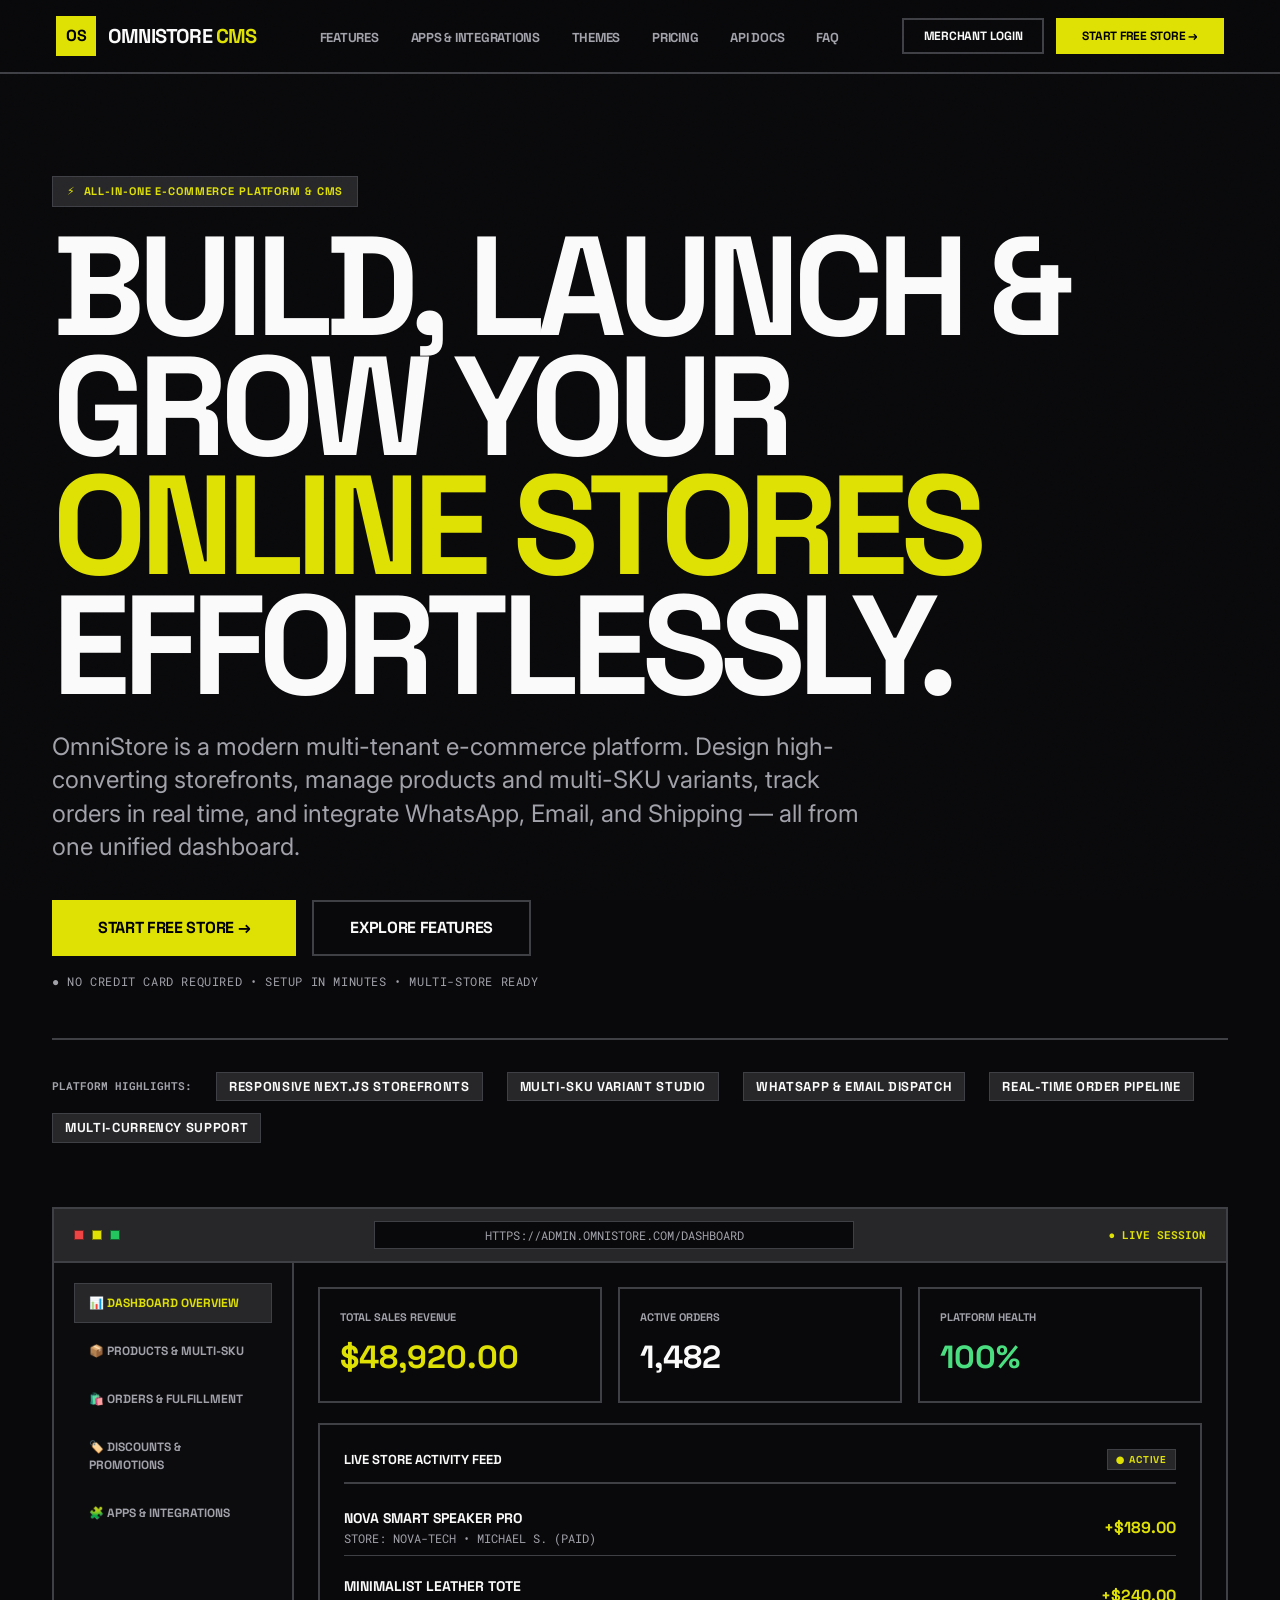
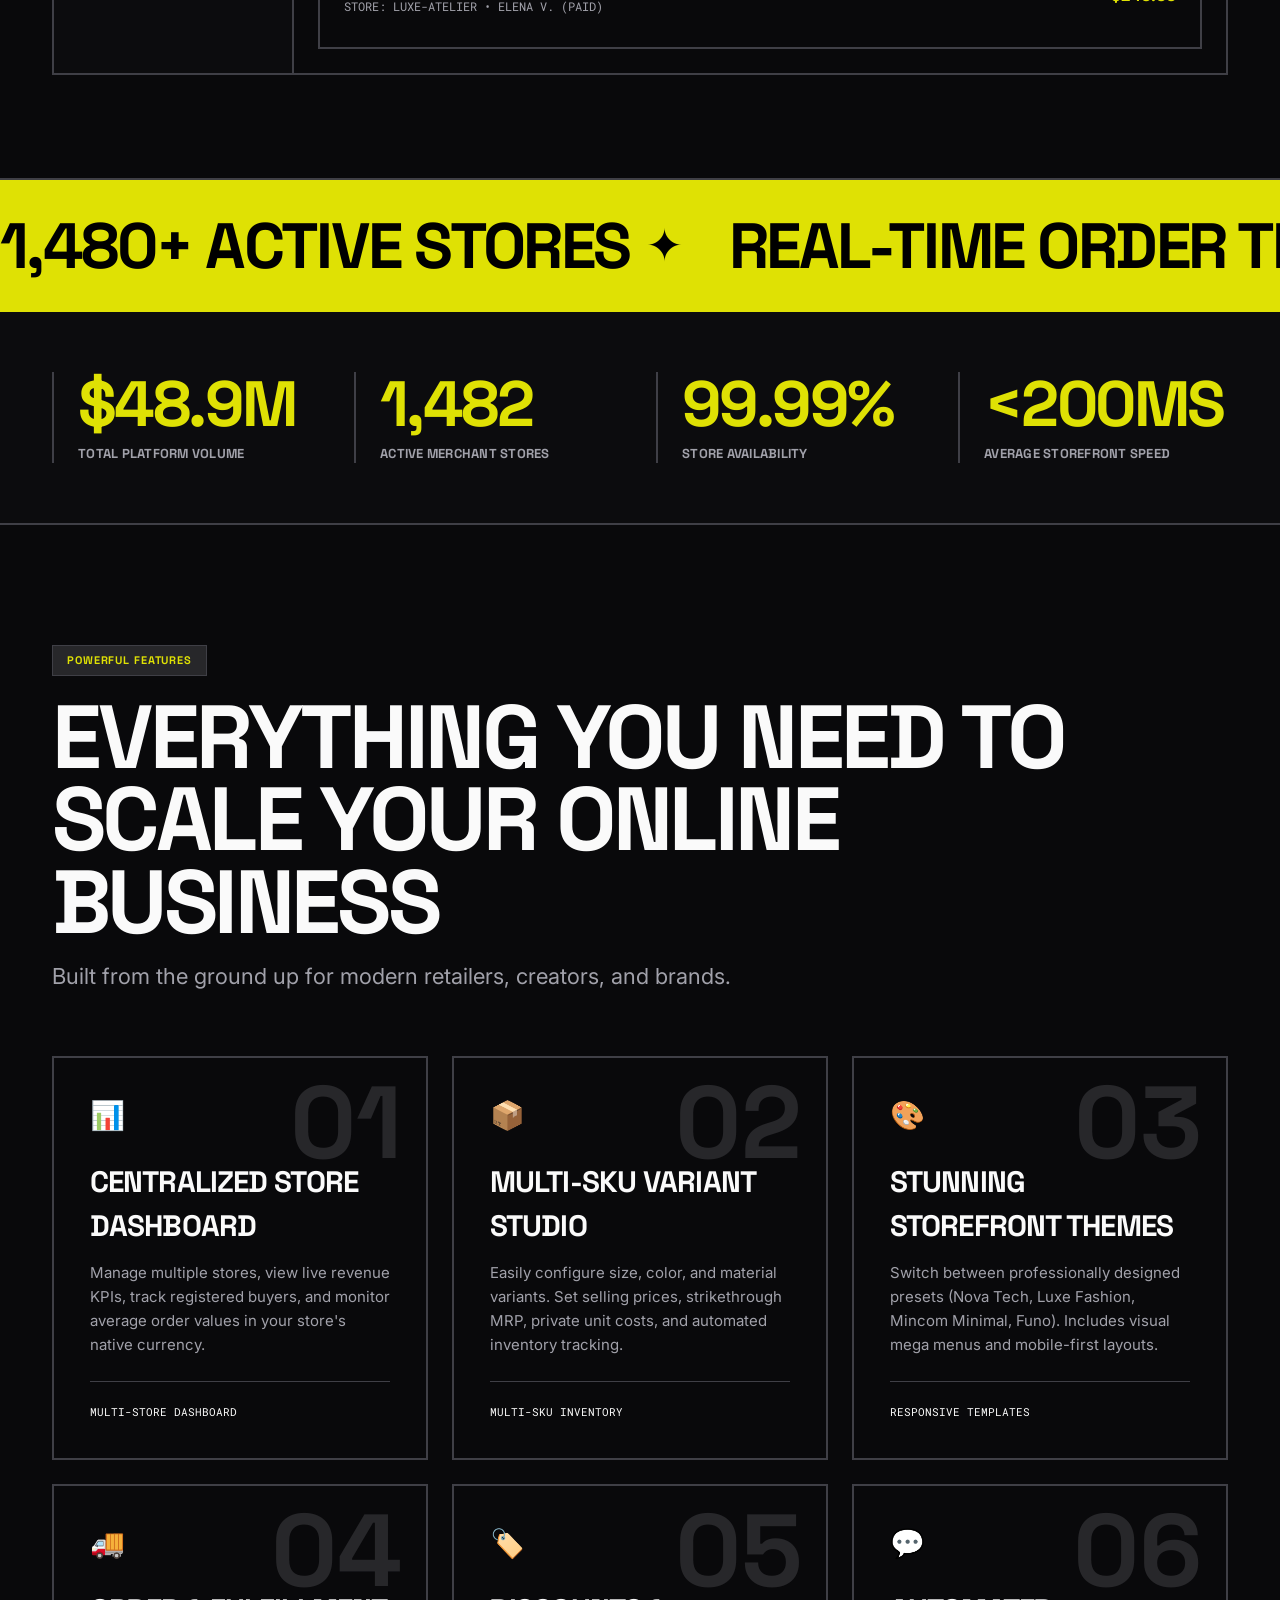
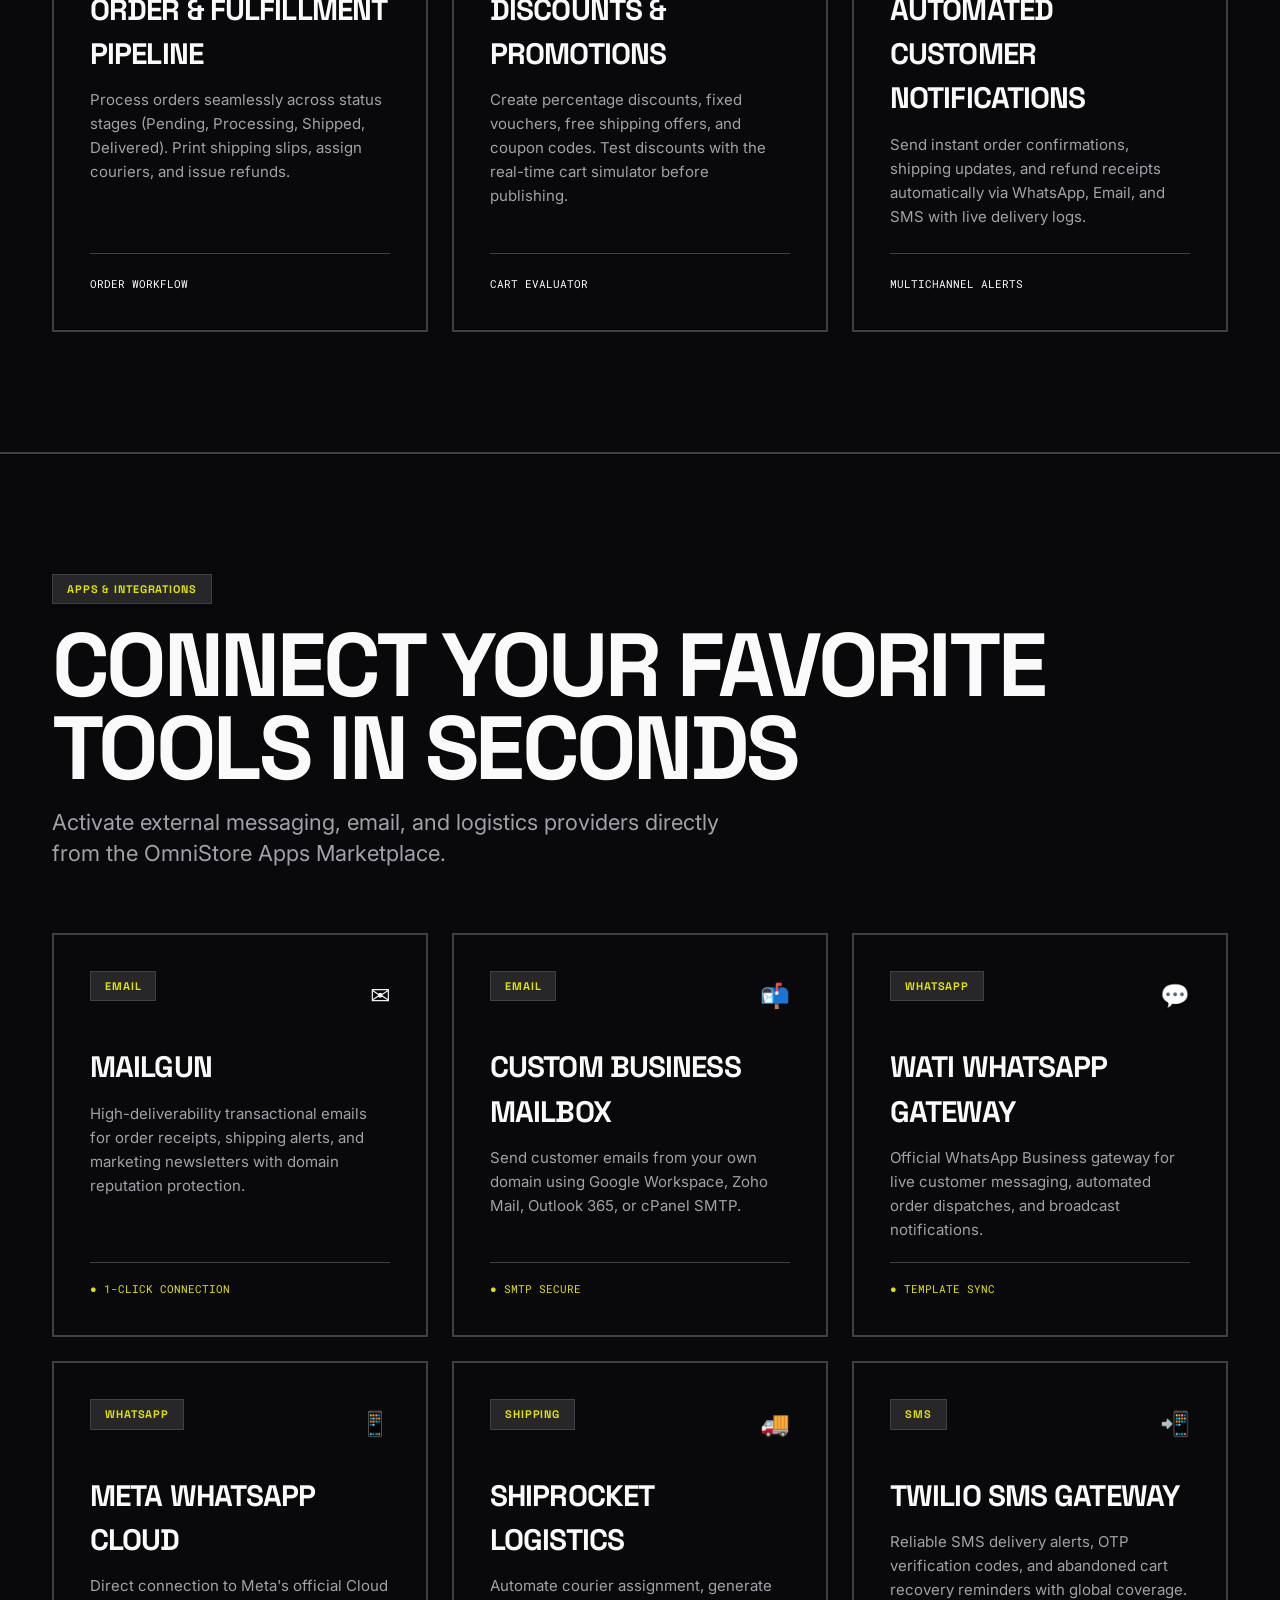
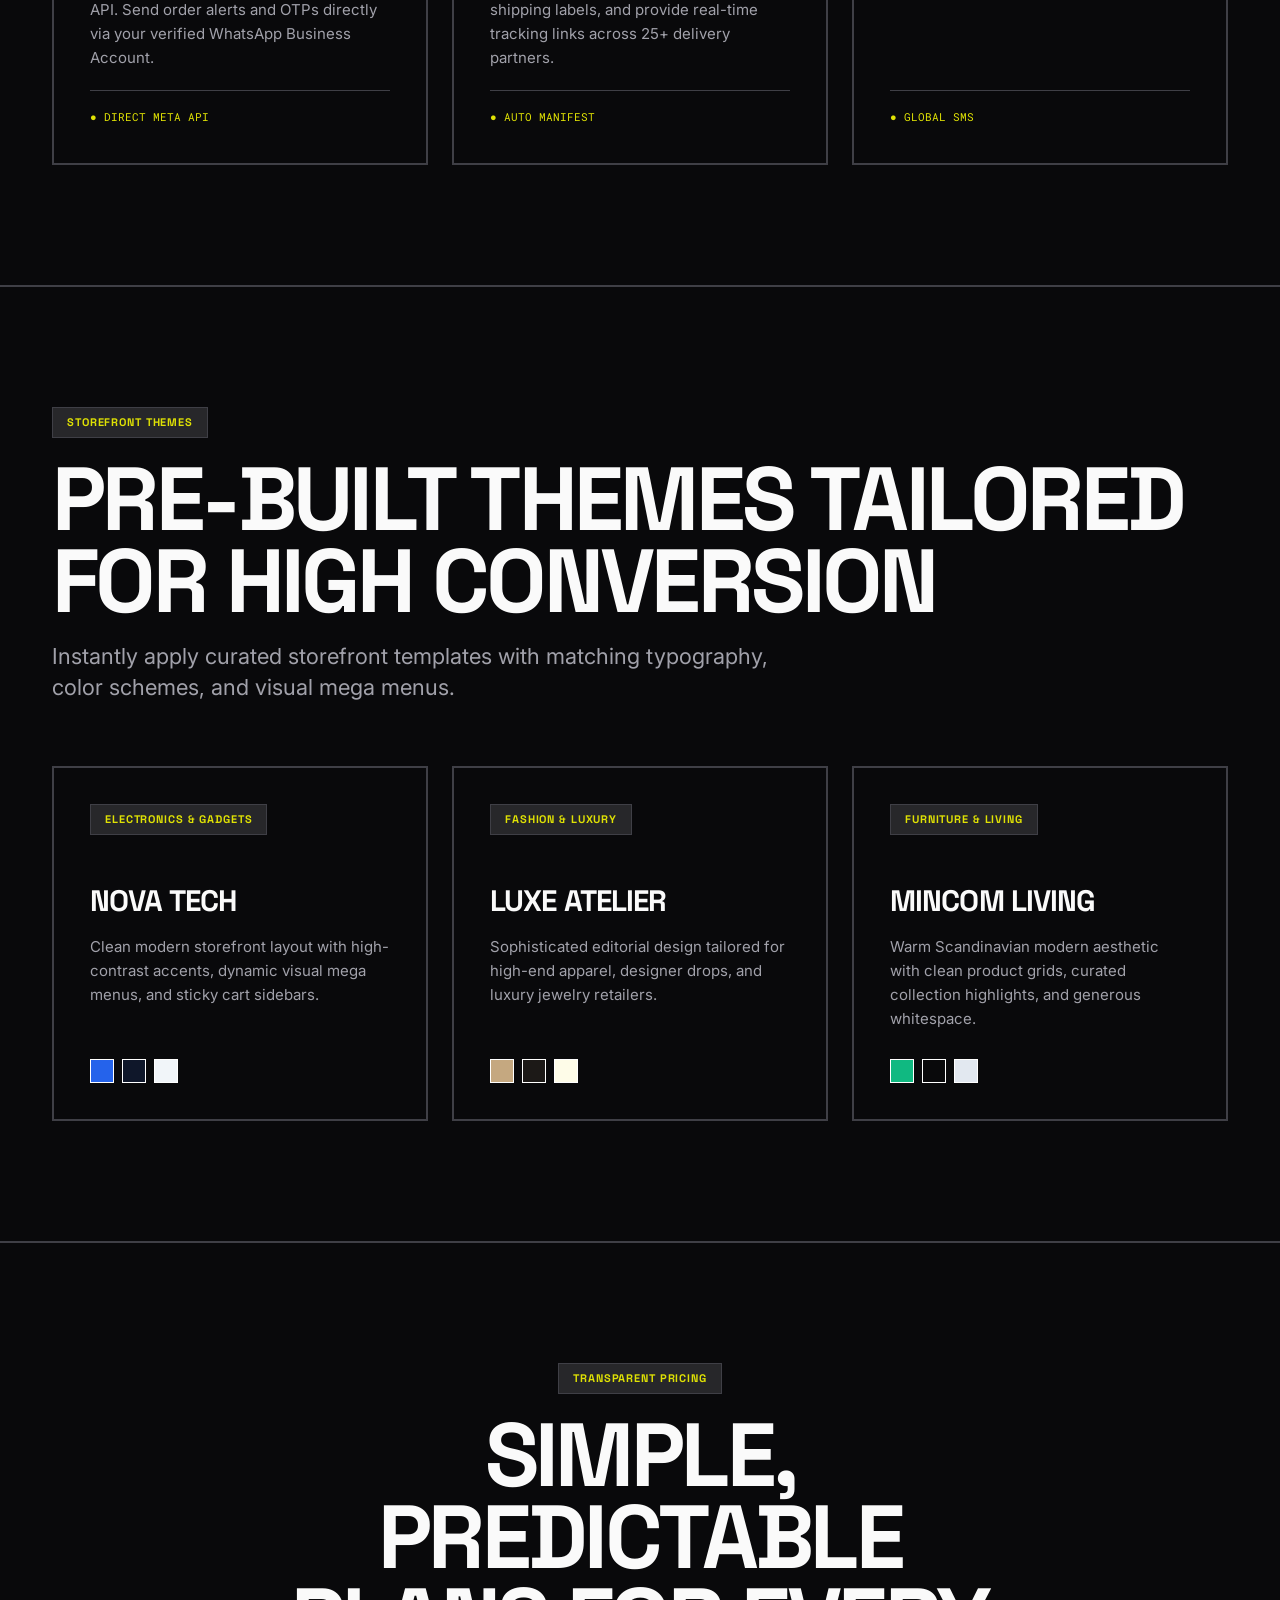
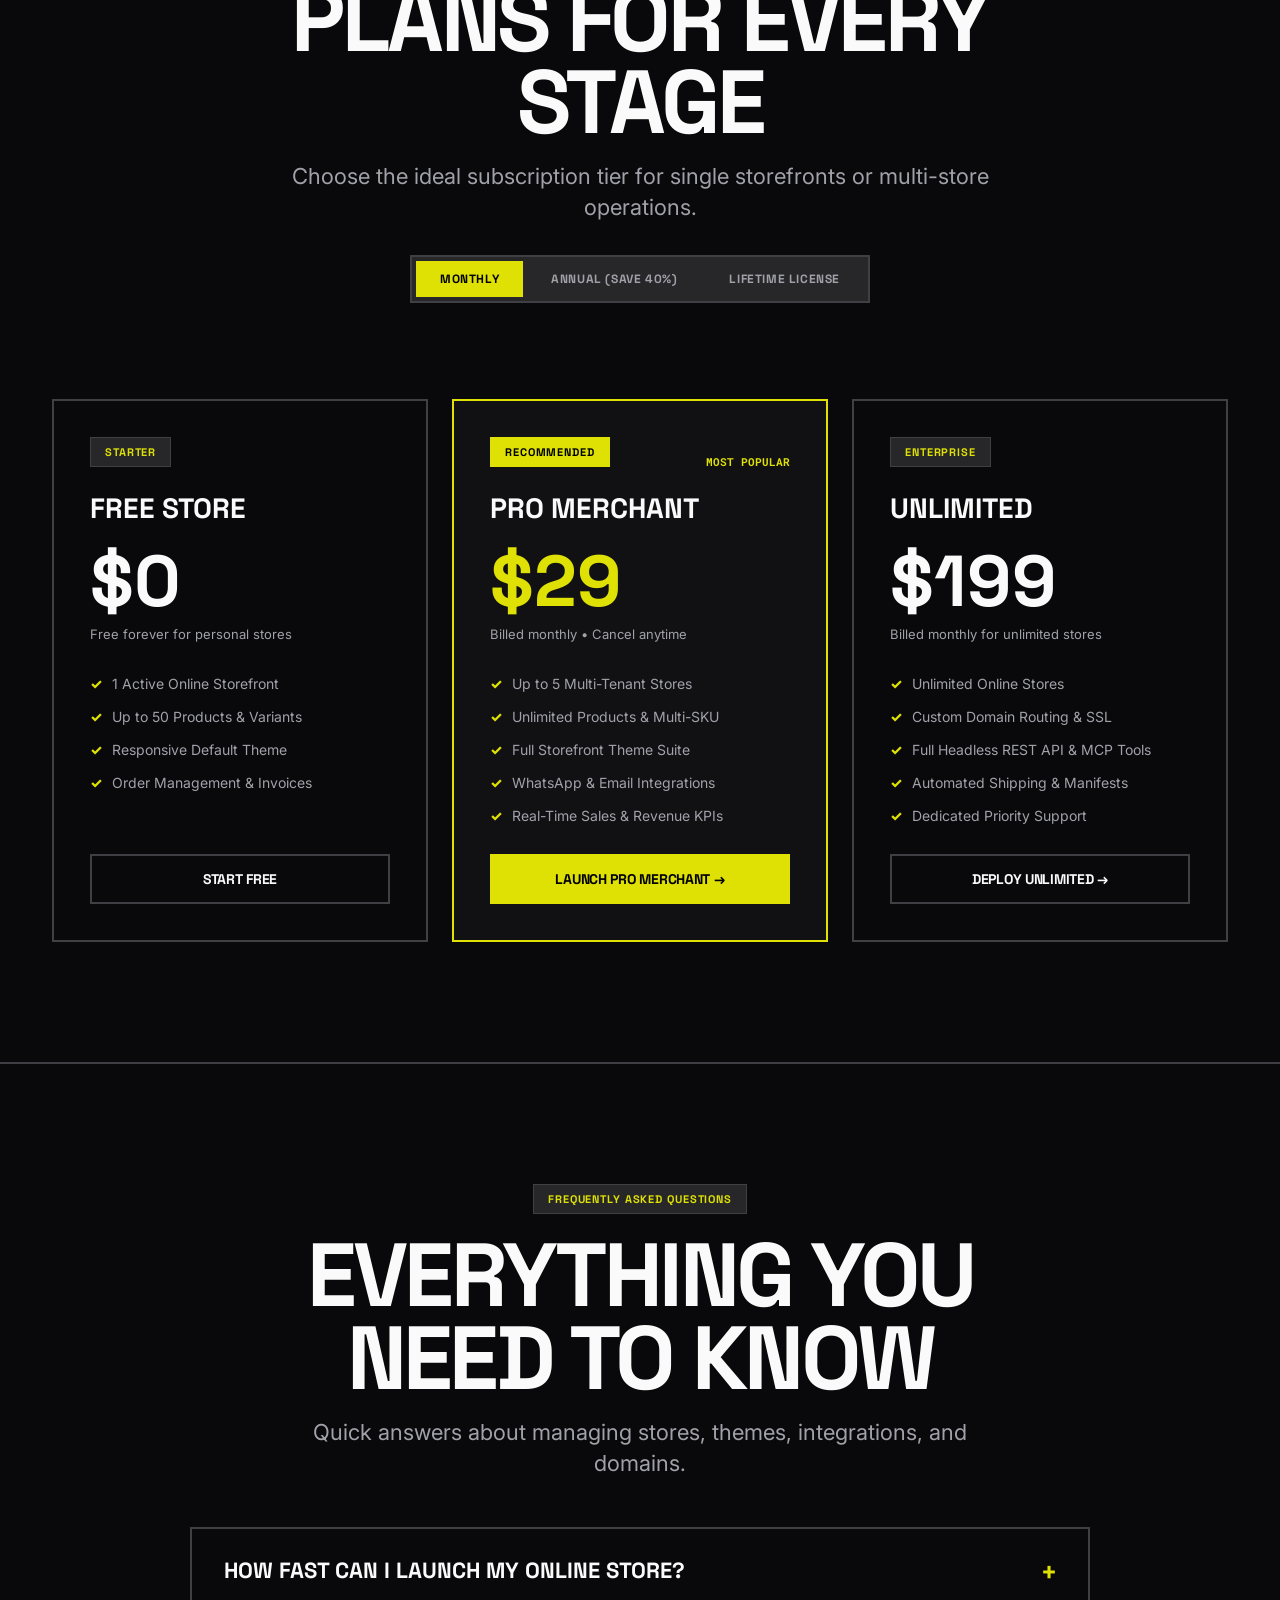
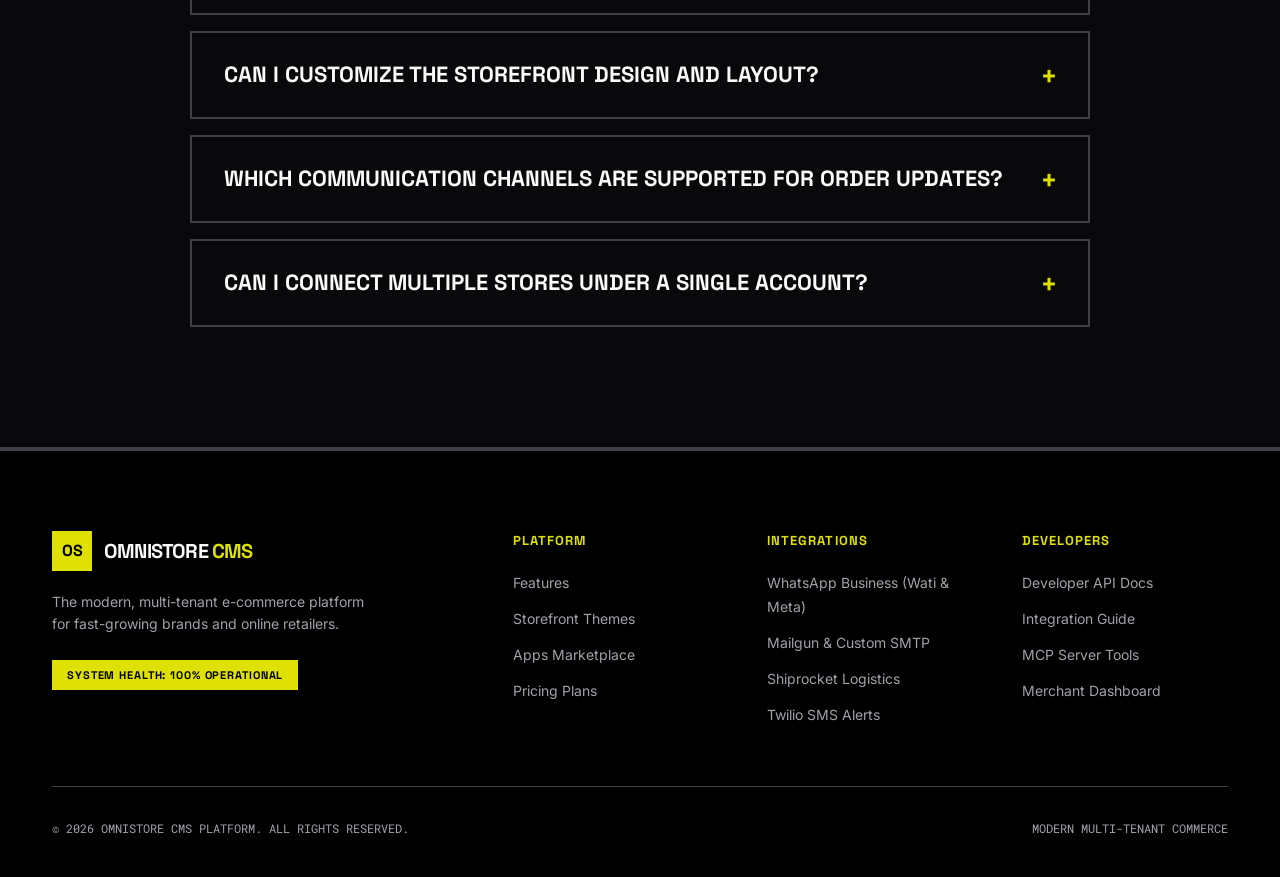
==== commit 8217ac67: "feat: update homepage copy, navigation, and dashboard mockup text" ====
--- a/index.html
+++ b/index.html
@@ -4,9 +4,9 @@
 <head>
   <meta charset="UTF-8">
   <meta name="viewport" content="width=device-width, initial-scale=1.0">
-  <title>OMNISTORE CMS — NEXT-GEN MULTI-TENANT E-COMMERCE</title>
+  <title>OmniStore CMS — All-In-One E-Commerce Platform & Multi-Tenant Store Engine</title>
   <meta name="description"
-    content="OmniStore CMS is a brutalist, high-performance multi-tenant e-commerce platform offering instant store creation, marketplace themes, real-time analytics, and headless developer APIs.">
+    content="OmniStore CMS is a modern multi-tenant e-commerce platform. Launch customizable storefronts, manage products with multi-SKU variants, track orders in real time, and connect WhatsApp, Email, and Shipping integrations.">
   <link rel="stylesheet" href="index.css">
   <link rel="icon"
     href="data:image/svg+xml,<svg xmlns=%22http://www.w3.org/2000/svg%22 viewBox=%220 0 100 100%22><rect width=%22100%22 height=%22100%22 fill=%22%23DFE104%22/><text y=%22.75em%22 x=%22.2em%22 font-family=%22sans-serif%22 font-weight=%22900%22 font-size=%2260%22 fill=%22%23000%22>OS</text></svg>">
@@ -16,7 +16,7 @@
   <!-- SVG Noise Overlay Filter -->
   <div class="noise-overlay" aria-hidden="true"></div>
 
-  <!-- Floating Brutalist Navigation Bar -->
+  <!-- Navigation Bar -->
   <header class="navbar-wrapper">
     <nav class="nav-container">
       <!-- Logo Lockup -->
@@ -28,20 +28,18 @@
       <!-- Centered Nav Links -->
       <ul class="nav-links">
         <li><a href="#features">Features</a></li>
-        <li><a href="#developer-api">Developer API</a></li>
+        <li><a href="#integrations">Apps & Integrations</a></li>
         <li><a href="#themes">Themes</a></li>
         <li><a href="#pricing">Pricing</a></li>
-        <li><a href="docs.html" style="color: var(--accent); border-bottom: 2px solid var(--accent); padding-bottom: 2px;">API Docs</a></li>
-        <li><a href="developer-guide.html">Dev Guide</a></li>
-        <li><a href="mcp-server.html">MCP Servers</a></li>
+        <li><a href="docs.html">API Docs</a></li>
         <li><a href="#faq">FAQ</a></li>
       </ul>
 
       <!-- Nav Actions -->
       <div class="nav-actions">
         <a href="http://localhost:3000" class="btn-secondary" style="padding: 10px 20px; font-size: 12px;">Merchant Login</a>
-        <a href="#pricing" class="btn-primary" style="padding: 10px 24px; font-size: 12px;">
-          <span>Start Free →</span>
+        <a href="http://localhost:3000" class="btn-primary" style="padding: 10px 24px; font-size: 12px;">
+          <span>Start Free Store →</span>
         </a>
       </div>
     </nav>
@@ -54,44 +52,44 @@
       <div>
         <span class="badge-tag">
           <span>⚡</span>
-          <span>NEXT-GEN MULTI-TENANT E-COMMERCE ENGINE</span>
+          <span>ALL-IN-ONE E-COMMERCE PLATFORM & CMS</span>
         </span>
       </div>
 
-      <!-- Display Hero Headline with Viewport Clamp Typography -->
+      <!-- Display Hero Headline -->
       <h1 class="hero-display-title">
-        BUILD & GOVERN DIGITAL <span class="highlight-accent">STORES</span> WITH ABSOLUTE SPEED.
+        BUILD, LAUNCH & GROW YOUR <span class="highlight-accent">ONLINE STORES</span> EFFORTLESSLY.
       </h1>
 
       <!-- Subhead Paragraph -->
       <p class="hero-subhead">
-        Kinetic multi-tenant architecture designed for high-velocity commerce. Deploy isolated merchant storefronts, customize headless themes, execute sub-millisecond checkouts, and govern global stores from a unified terminal.
+        OmniStore is a modern multi-tenant e-commerce platform. Design high-converting storefronts, manage products and multi-SKU variants, track orders in real time, and integrate WhatsApp, Email, and Shipping — all from one unified dashboard.
       </p>
 
       <!-- CTA Stack -->
       <div class="hero-cta-stack">
         <div class="hero-btn-row">
-          <a href="#pricing" class="btn-primary" style="padding: 18px 44px; font-size: 16px;">
-            <span>Get Started Free →</span>
+          <a href="http://localhost:3000" class="btn-primary" style="padding: 18px 44px; font-size: 16px;">
+            <span>Start Free Store →</span>
           </a>
-          <a href="#developer-api" class="btn-secondary" style="padding: 18px 36px; font-size: 16px;">
-            <span>Explore Developer API</span>
+          <a href="#features" class="btn-secondary" style="padding: 18px 36px; font-size: 16px;">
+            <span>Explore Features</span>
           </a>
         </div>
-        <span class="reassurance-caption">● NO CREDIT CARD REQUIRED • INSTANT 30-SECOND SETUP • FASTIFY & PRISMA CORE</span>
-      </div>
-
-      <!-- Backed By Strip -->
+        <span class="reassurance-caption">● NO CREDIT CARD REQUIRED • SETUP IN MINUTES • MULTI-STORE READY</span>
+      </div>
+
+      <!-- Value Proposition Strip -->
       <div class="backed-by-strip">
-        <span class="backed-by-label">Engine Infrastructure:</span>
-        <span class="partner-tag">FASTIFY CORE (PORT 5000 / 5002)</span>
-        <span class="partner-tag">PRISMA ORM</span>
-        <span class="partner-tag">POSTGRESQL MULTI-TENANCY</span>
-        <span class="partner-tag">NEXT.JS TURBOPACK</span>
-        <span class="partner-tag">REST / OPENAPI 3.0</span>
-      </div>
-
-      <!-- Live Mockup Terminal Window -->
+        <span class="backed-by-label">Platform Highlights:</span>
+        <span class="partner-tag">RESPONSIVE NEXT.JS STOREFRONTS</span>
+        <span class="partner-tag">MULTI-SKU VARIANT STUDIO</span>
+        <span class="partner-tag">WHATSAPP & EMAIL DISPATCH</span>
+        <span class="partner-tag">REAL-TIME ORDER PIPELINE</span>
+        <span class="partner-tag">MULTI-CURRENCY SUPPORT</span>
+      </div>
+
+      <!-- Live Mockup Window -->
       <div class="mockup-container">
         <div class="mockup-header">
           <div class="mockup-dots">
@@ -100,7 +98,7 @@
             <div class="dot dot-green"></div>
           </div>
           <div class="mockup-url-bar">
-            TERMINAL://APP.OMNISTORE-CMS.INTERNAL/DASHBOARD
+            HTTPS://ADMIN.OMNISTORE.COM/DASHBOARD
           </div>
           <div style="font-family: var(--font-mono); font-size: 11px; color: var(--accent); font-weight: 700;">
             ● LIVE SESSION
@@ -114,16 +112,16 @@
               <span>📊 Dashboard Overview</span>
             </div>
             <div class="mockup-nav-item">
-              <span>👥 Users Governance</span>
+              <span>📦 Products & Multi-SKU</span>
             </div>
             <div class="mockup-nav-item">
-              <span>🏪 Global Stores</span>
+              <span>🛍️ Orders & Fulfillment</span>
             </div>
             <div class="mockup-nav-item">
-              <span>🎨 Marketplace Themes</span>
+              <span>🏷️ Discounts & Promotions</span>
             </div>
             <div class="mockup-nav-item">
-              <span>⚡ API Keys & Webhooks</span>
+              <span>🧩 Apps & Integrations</span>
             </div>
           </div>
 
@@ -131,42 +129,42 @@
           <div class="mockup-content">
             <div style="display: grid; grid-template-columns: repeat(auto-fit, minmax(160px, 1fr)); gap: 16px;">
               <div class="card-brutal" style="padding: 20px;">
-                <div style="font-family: var(--font-display); font-size: 11px; text-transform: uppercase; color: var(--muted-fg); font-weight: 800;">Total Sales Volume</div>
+                <div style="font-family: var(--font-display); font-size: 11px; text-transform: uppercase; color: var(--muted-fg); font-weight: 800;">Total Sales Revenue</div>
                 <div id="live-sales-ticker" style="font-family: var(--font-display); font-size: 2rem; font-weight: 800; color: var(--accent); margin-top: 8px;">
                   $48,920.00
                 </div>
               </div>
               <div class="card-brutal" style="padding: 20px;">
-                <div style="font-family: var(--font-display); font-size: 11px; text-transform: uppercase; color: var(--muted-fg); font-weight: 800;">Active Stores</div>
+                <div style="font-family: var(--font-display); font-size: 11px; text-transform: uppercase; color: var(--muted-fg); font-weight: 800;">Active Orders</div>
                 <div style="font-family: var(--font-display); font-size: 2rem; font-weight: 800; color: var(--fg); margin-top: 8px;">
                   1,482
                 </div>
               </div>
               <div class="card-brutal" style="padding: 20px;">
-                <div style="font-family: var(--font-display); font-size: 11px; text-transform: uppercase; color: var(--muted-fg); font-weight: 800;">System Uptime</div>
+                <div style="font-family: var(--font-display); font-size: 11px; text-transform: uppercase; color: var(--muted-fg); font-weight: 800;">Platform Health</div>
                 <div style="font-family: var(--font-display); font-size: 2rem; font-weight: 800; color: #4ade80; margin-top: 8px;">
-                  99.99%
+                  100%
                 </div>
               </div>
             </div>
 
             <div class="card-brutal" style="padding: 24px;">
               <div style="display: flex; align-items: center; justify-content: space-between; margin-bottom: 16px; border-bottom: 2px solid var(--border); padding-bottom: 12px;">
-                <span style="font-family: var(--font-display); font-size: 13px; font-weight: 800; text-transform: uppercase;">Real-Time Transaction Feed</span>
-                <span class="badge-tag" style="margin-bottom: 0; padding: 2px 8px; font-size: 10px;">● CONNECTED</span>
+                <span style="font-family: var(--font-display); font-size: 13px; font-weight: 800; text-transform: uppercase;">Live Store Activity Feed</span>
+                <span class="badge-tag" style="margin-bottom: 0; padding: 2px 8px; font-size: 10px;">● ACTIVE</span>
               </div>
               <div id="live-feed-list" style="display: flex; flex-direction: column; gap: 12px;">
                 <div style="display: flex; justify-content: space-between; align-items: center; padding: 8px 0; border-bottom: 1px solid var(--border); font-size: 14px;">
                   <div>
                     <div style="font-weight: 700; font-family: var(--font-display); text-transform: uppercase;">Nova Smart Speaker Pro</div>
-                    <div style="color: var(--muted-fg); font-size: 12px; font-family: var(--font-mono);">STORE: NOVA-TECH • MICHAEL S. (SAN FRANCISCO)</div>
+                    <div style="color: var(--muted-fg); font-size: 12px; font-family: var(--font-mono);">STORE: NOVA-TECH • MICHAEL S. (PAID)</div>
                   </div>
                   <div style="font-family: var(--font-display); font-weight: 800; color: var(--accent); font-size: 16px;">+$189.00</div>
                 </div>
                 <div style="display: flex; justify-content: space-between; align-items: center; padding: 8px 0; font-size: 14px;">
                   <div>
                     <div style="font-weight: 700; font-family: var(--font-display); text-transform: uppercase;">Minimalist Leather Tote</div>
-                    <div style="color: var(--muted-fg); font-size: 12px; font-family: var(--font-mono);">STORE: LUXE-ATELIER • ELENA V. (TOKYO)</div>
+                    <div style="color: var(--muted-fg); font-size: 12px; font-family: var(--font-mono);">STORE: LUXE-ATELIER • ELENA V. (PAID)</div>
                   </div>
                   <div style="font-family: var(--font-display); font-weight: 800; color: var(--accent); font-size: 16px;">+$240.00</div>
                 </div>
@@ -178,22 +176,15 @@
     </div>
   </section>
 
-  <!-- Infinite Continuous Stats Marquee (Fast High-Energy Motion) -->
+  <!-- High-Impact Stats Marquee -->
   <div class="marquee-container marquee-accent-bg" aria-label="Live Platform Metrics">
     <div class="marquee-track marquee-fast">
-      <div class="marquee-item"><span>$48.9M+ SALES VOLUME</span> <span class="marquee-separator">✦</span></div>
       <div class="marquee-item"><span>1,480+ ACTIVE STORES</span> <span class="marquee-separator">✦</span></div>
-      <div class="marquee-item"><span>&lt;18MS LATENCY</span> <span class="marquee-separator">✦</span></div>
-      <div class="marquee-item"><span>99.99% ENTERPRISE SLA</span> <span class="marquee-separator">✦</span></div>
-      <div class="marquee-item"><span>100% POSTGRESQL ISOLATION</span> <span class="marquee-separator">✦</span></div>
-      <div class="marquee-item"><span>HEADLESS REST / OPENAPI</span> <span class="marquee-separator">✦</span></div>
-      <!-- Duplicate for seamless continuous loop -->
-      <div class="marquee-item"><span>$48.9M+ SALES VOLUME</span> <span class="marquee-separator">✦</span></div>
-      <div class="marquee-item"><span>1,480+ ACTIVE STORES</span> <span class="marquee-separator">✦</span></div>
-      <div class="marquee-item"><span>&lt;18MS LATENCY</span> <span class="marquee-separator">✦</span></div>
-      <div class="marquee-item"><span>99.99% ENTERPRISE SLA</span> <span class="marquee-separator">✦</span></div>
-      <div class="marquee-item"><span>100% POSTGRESQL ISOLATION</span> <span class="marquee-separator">✦</span></div>
-      <div class="marquee-item"><span>HEADLESS REST / OPENAPI</span> <span class="marquee-separator">✦</span></div>
+      <div class="marquee-item"><span>REAL-TIME ORDER TRACKING</span> <span class="marquee-separator">✦</span></div>
+      <div class="marquee-item"><span>WHATSAPP & EMAIL NOTIFICATIONS</span> <span class="marquee-separator">✦</span></div>
+      <div class="marquee-item"><span>MULTI-CURRENCY SUPPORT</span> <span class="marquee-separator">✦</span></div>
+      <div class="marquee-item"><span>RESPONSIVE NEXT.JS STOREFRONTS</span> <span class="marquee-separator">✦</span></div>
+      <div class="marquee-item"><span>APPS & INTEGRATIONS MARKETPLACE</span> <span class="marquee-separator">✦</span></div>
     </div>
   </div>
 
@@ -210,232 +201,245 @@
       </div>
       <div class="stat-item">
         <div class="stat-num" id="stat-uptime">99.99%</div>
-        <div class="stat-label">Enterprise SLA Uptime</div>
+        <div class="stat-label">Store Availability</div>
       </div>
       <div class="stat-item">
-        <div class="stat-num" id="stat-latency">&lt;18ms</div>
-        <div class="stat-label">Global Fastify API Latency</div>
+        <div class="stat-num" id="stat-latency">&lt;200ms</div>
+        <div class="stat-label">Average Storefront Speed</div>
       </div>
     </div>
   </section>
 
-  <!-- Core Architecture / Features Section -->
+  <!-- Core Features Section -->
   <section class="section-wrapper" id="features">
     <div class="container">
       <div class="section-head">
-        <span class="badge-tag">CORE ARCHITECTURE</span>
-        <h2 class="section-title">BUILT FOR SCALE, SPEED & ABSOLUTE CONTROL</h2>
+        <span class="badge-tag">POWERFUL FEATURES</span>
+        <h2 class="section-title">EVERYTHING YOU NEED TO SCALE YOUR ONLINE BUSINESS</h2>
         <p class="section-subtitle">
-          Everything required to orchestrate multi-tenant commerce fleets from a single brutalist control plane.
+          Built from the ground up for modern retailers, creators, and brands.
         </p>
       </div>
 
       <div class="features-grid">
-        <!-- Feature Card 01 -->
+        <!-- Feature 01 -->
         <div class="card-brutal">
           <span class="card-num">01</span>
           <div>
-            <div style="font-size: 28px;">🏛️</div>
-            <h3 class="feature-card-title">Centralized Store Governance</h3>
-            <p class="feature-card-desc">
-              Total administrative oversight. Supervise multi-tenant instances, manage domain routing, monitor per-store transactions, and regulate platform policies.
+            <div style="font-size: 28px;">📊</div>
+            <h3 class="feature-card-title">Centralized Store Dashboard</h3>
+            <p class="feature-card-desc">
+              Manage multiple stores, view live revenue KPIs, track registered buyers, and monitor average order values in your store's native currency.
             </p>
           </div>
           <div style="margin-top: 24px; padding-top: 16px; border-top: 1px solid var(--border);">
-            <span style="font-family: var(--font-mono); font-size: 11px; text-transform: uppercase;">PORT 5000 CORE ADMIN</span>
-          </div>
-        </div>
-
-        <!-- Feature Card 02 -->
+            <span style="font-family: var(--font-mono); font-size: 11px; text-transform: uppercase;">MULTI-STORE DASHBOARD</span>
+          </div>
+        </div>
+
+        <!-- Feature 02 -->
         <div class="card-brutal">
           <span class="card-num">02</span>
           <div>
-            <div style="font-size: 28px;">🏪</div>
-            <h3 class="feature-card-title">Multi-Tenant Store Engine</h3>
-            <p class="feature-card-desc">
-              Isolated merchant environments with instant slug domain resolution, custom branding, localized inventory, and dedicated checkout configurations.
+            <div style="font-size: 28px;">📦</div>
+            <h3 class="feature-card-title">Multi-SKU Variant Studio</h3>
+            <p class="feature-card-desc">
+              Easily configure size, color, and material variants. Set selling prices, strikethrough MRP, private unit costs, and automated inventory tracking.
             </p>
           </div>
           <div style="margin-top: 24px; padding-top: 16px; border-top: 1px solid var(--border);">
-            <span style="font-family: var(--font-mono); font-size: 11px; text-transform: uppercase;">ISOLATED POSTGRESQL SCHEMAS</span>
-          </div>
-        </div>
-
-        <!-- Feature Card 03 -->
+            <span style="font-family: var(--font-mono); font-size: 11px; text-transform: uppercase;">MULTI-SKU INVENTORY</span>
+          </div>
+        </div>
+
+        <!-- Feature 03 -->
         <div class="card-brutal">
           <span class="card-num">03</span>
           <div>
             <div style="font-size: 28px;">🎨</div>
-            <h3 class="feature-card-title">Marketplace Themes & Mega Menus</h3>
-            <p class="feature-card-desc">
-              Deploy rich visual mega menus with All Products, Featured Drops, custom badges, and switch between preset themes (Nova Tech, Luxe Fashion, Artisan).
+            <h3 class="feature-card-title">Stunning Storefront Themes</h3>
+            <p class="feature-card-desc">
+              Switch between professionally designed presets (Nova Tech, Luxe Fashion, Mincom Minimal, Funo). Includes visual mega menus and mobile-first layouts.
             </p>
           </div>
           <div style="margin-top: 24px; padding-top: 16px; border-top: 1px solid var(--border);">
-            <span style="font-family: var(--font-mono); font-size: 11px; text-transform: uppercase;">LIVE CMS PREVIEW ENGINE</span>
-          </div>
-        </div>
-
-        <!-- Feature Card 04 -->
+            <span style="font-family: var(--font-mono); font-size: 11px; text-transform: uppercase;">RESPONSIVE TEMPLATES</span>
+          </div>
+        </div>
+
+        <!-- Feature 04 -->
         <div class="card-brutal">
           <span class="card-num">04</span>
           <div>
-            <div style="font-size: 28px;">📈</div>
-            <h3 class="feature-card-title">Real-Time Revenue Analytics</h3>
-            <p class="feature-card-desc">
-              Instant order aggregation, paid sales tracking, merchant fee reconciliation, customer retention metrics, and per-store financial reporting.
+            <div style="font-size: 28px;">🚚</div>
+            <h3 class="feature-card-title">Order & Fulfillment Pipeline</h3>
+            <p class="feature-card-desc">
+              Process orders seamlessly across status stages (Pending, Processing, Shipped, Delivered). Print shipping slips, assign couriers, and issue refunds.
             </p>
           </div>
           <div style="margin-top: 24px; padding-top: 16px; border-top: 1px solid var(--border);">
-            <span style="font-family: var(--font-mono); font-size: 11px; text-transform: uppercase;">SUB-SECOND DATA PIPELINE</span>
-          </div>
-        </div>
-
-        <!-- Feature Card 05 -->
+            <span style="font-family: var(--font-mono); font-size: 11px; text-transform: uppercase;">ORDER WORKFLOW</span>
+          </div>
+        </div>
+
+        <!-- Feature 05 -->
         <div class="card-brutal">
           <span class="card-num">05</span>
           <div>
-            <div style="font-size: 28px;">⚡</div>
-            <h3 class="feature-card-title">Fastify & Prisma ORM Core</h3>
-            <p class="feature-card-desc">
-              High-throughput backend architecture built on the Fastify Node.js runtime, PostgreSQL database, and Prisma ORM for sub-millisecond execution.
+            <div style="font-size: 28px;">🏷️</div>
+            <h3 class="feature-card-title">Discounts & Promotions</h3>
+            <p class="feature-card-desc">
+              Create percentage discounts, fixed vouchers, free shipping offers, and coupon codes. Test discounts with the real-time cart simulator before publishing.
             </p>
           </div>
           <div style="margin-top: 24px; padding-top: 16px; border-top: 1px solid var(--border);">
-            <span style="font-family: var(--font-mono); font-size: 11px; text-transform: uppercase;">ZERO-OVERHEAD FASTIFY RUNTIME</span>
-          </div>
-        </div>
-
-        <!-- Feature Card 06 -->
+            <span style="font-family: var(--font-mono); font-size: 11px; text-transform: uppercase;">CART EVALUATOR</span>
+          </div>
+        </div>
+
+        <!-- Feature 06 -->
         <div class="card-brutal">
           <span class="card-num">06</span>
           <div>
-            <div style="font-size: 28px;">🔒</div>
-            <h3 class="feature-card-title">RBAC & Developer API Security</h3>
-            <p class="feature-card-desc">
-              JWT session management, 6-digit OTP verification, granular role permissions, and public Developer API keys (/api/v1) for headless integrations.
+            <div style="font-size: 28px;">💬</div>
+            <h3 class="feature-card-title">Automated Customer Notifications</h3>
+            <p class="feature-card-desc">
+              Send instant order confirmations, shipping updates, and refund receipts automatically via WhatsApp, Email, and SMS with live delivery logs.
             </p>
           </div>
           <div style="margin-top: 24px; padding-top: 16px; border-top: 1px solid var(--border);">
-            <span style="font-family: var(--font-mono); font-size: 11px; text-transform: uppercase;">API KEY & RATE-LIMIT GUARDS</span>
+            <span style="font-family: var(--font-mono); font-size: 11px; text-transform: uppercase;">MULTICHANNEL ALERTS</span>
           </div>
         </div>
       </div>
     </div>
   </section>
 
-  <!-- Secondary Infinite Feature Marquee (Reverse Motion) -->
-  <div class="marquee-container" aria-hidden="true">
-    <div class="marquee-track marquee-slow reverse">
-      <div class="marquee-item"><span style="color: var(--muted-fg);">HEADLESS COMMERCE</span> <span class="marquee-separator">●</span></div>
-      <div class="marquee-item"><span style="color: var(--accent);">RESTFUL /API/V1</span> <span class="marquee-separator">●</span></div>
-      <div class="marquee-item"><span style="color: var(--fg);">MULTI-TENANT ISOLATION</span> <span class="marquee-separator">●</span></div>
-      <div class="marquee-item"><span style="color: var(--muted-fg);">CUSTOM VISUAL MEGA MENUS</span> <span class="marquee-separator">●</span></div>
-      <div class="marquee-item"><span style="color: var(--accent);">TURBOPACK PERFORMANCE</span> <span class="marquee-separator">●</span></div>
-      <div class="marquee-item"><span style="color: var(--fg);">ZERO COLD STARTS</span> <span class="marquee-separator">●</span></div>
-      <!-- Duplicate -->
-      <div class="marquee-item"><span style="color: var(--muted-fg);">HEADLESS COMMERCE</span> <span class="marquee-separator">●</span></div>
-      <div class="marquee-item"><span style="color: var(--accent);">RESTFUL /API/V1</span> <span class="marquee-separator">●</span></div>
-      <div class="marquee-item"><span style="color: var(--fg);">MULTI-TENANT ISOLATION</span> <span class="marquee-separator">●</span></div>
-      <div class="marquee-item"><span style="color: var(--muted-fg);">CUSTOM VISUAL MEGA MENUS</span> <span class="marquee-separator">●</span></div>
-      <div class="marquee-item"><span style="color: var(--accent);">TURBOPACK PERFORMANCE</span> <span class="marquee-separator">●</span></div>
-      <div class="marquee-item"><span style="color: var(--fg);">ZERO COLD STARTS</span> <span class="marquee-separator">●</span></div>
-    </div>
-  </div>
-
-  <!-- Developer API Showcase & Interactive Sandbox Section -->
-  <section class="section-wrapper" id="developer-api">
+  <!-- Apps & Integrations Marketplace Section -->
+  <section class="section-wrapper" id="integrations">
     <div class="container">
       <div class="section-head">
-        <span class="badge-tag">DEVELOPER API • PORT 5002</span>
-        <h2 class="section-title">BUILD CUSTOM APPS & HEADLESS STORES WITH /API/V1</h2>
+        <span class="badge-tag">APPS & INTEGRATIONS</span>
+        <h2 class="section-title">CONNECT YOUR FAVORITE TOOLS IN SECONDS</h2>
         <p class="section-subtitle">
-          A dedicated, lightning-fast public REST API for mobile applications, headless Next.js frontends, and POS integrations. Completely isolated from CMS administrative functions.
+          Activate external messaging, email, and logistics providers directly from the OmniStore Apps Marketplace.
         </p>
       </div>
 
-      <!-- Core Principle Callout -->
-      <div class="api-arch-card">
-        <div class="arch-col">
-          <span class="arch-badge">CMS CORE (PORT 5000) • MANAGE</span>
-          <h4 style="font-family: var(--font-display); font-size: 1.5rem; font-weight: 800; text-transform: uppercase; margin-bottom: 8px;">
-            Manage The Store
-          </h4>
-          <p style="font-size: 14px; color: var(--muted-fg); line-height: 1.6; margin-bottom: 20px;">
-            Protected merchant operations: product creation, inventory restocks, order fulfillment, refund approvals, theme configurations, and merchant credentials.
-          </p>
-          <div style="font-family: var(--font-mono); font-size: 12px; color: var(--muted-fg); background: #000; padding: 12px; border: 1px solid var(--border);">
-            🔒 Merchant JWT Authentication • Port 5000
-          </div>
-        </div>
-
-        <div class="arch-col" style="border-left: 2px solid var(--border);">
-          <span class="arch-badge" style="background: var(--accent); color: var(--accent-fg);">DEVELOPER API (PORT 5002) • BUILD</span>
-          <h4 style="font-family: var(--font-display); font-size: 1.5rem; font-weight: 800; text-transform: uppercase; margin-bottom: 8px; color: var(--accent);">
-            Build On Top Of The Store
-          </h4>
-          <p style="font-size: 14px; color: var(--muted-fg); line-height: 1.6; margin-bottom: 20px;">
-            Public-facing consumer endpoints: fetch active products, browse curated collections, search catalogs, construct shopping carts, and trigger checkout pipelines.
-          </p>
-          <div style="font-family: var(--font-mono); font-size: 12px; color: var(--accent); background: #000; padding: 12px; border: 1px solid var(--accent);">
-            ⚡ Public REST API (/api/v1) • Port 5002 • CORS Enabled
-          </div>
-        </div>
-      </div>
-
-      <!-- Interactive API Sandbox Terminal -->
-      <div class="sandbox-container">
-        <div style="display: flex; align-items: center; justify-content: space-between; margin-bottom: 20px; border-bottom: 2px solid var(--border); padding-bottom: 12px;">
-          <span style="font-family: var(--font-display); font-size: 14px; font-weight: 800; text-transform: uppercase; color: var(--accent);">
-            Interactive Developer API Console
-          </span>
-          <a href="docs.html" class="btn-outline" style="padding: 6px 14px; font-size: 11px;">
-            Full API Reference Documentation →
-          </a>
-        </div>
-
-        <!-- Request Controls -->
-        <div class="sandbox-input-row">
-          <select id="api-method-select" class="sandbox-method-select">
-            <option value="GET">GET</option>
-            <option value="POST">POST</option>
-          </select>
-          <input type="text" id="api-endpoint-input" class="sandbox-endpoint-input" value="http://localhost:5002/api/v1/products?limit=3" />
-          <button type="button" id="api-send-btn" class="btn-primary" style="padding: 12px 28px;">
-            Send Request ⚡
-          </button>
-        </div>
-
-        <!-- Quick Endpoint Presets -->
-        <div style="display: flex; flex-wrap: wrap; gap: 8px; margin-bottom: 20px;">
-          <span style="font-family: var(--font-mono); font-size: 11px; color: var(--muted-fg); display: flex; align-items: center;">Presets:</span>
-          <button type="button" class="btn-outline api-preset-btn" data-method="GET" data-url="http://localhost:5002/api/v1/products" style="padding: 4px 10px; font-size: 11px;">/products</button>
-          <button type="button" class="btn-outline api-preset-btn" data-method="GET" data-url="http://localhost:5002/api/v1/collections" style="padding: 4px 10px; font-size: 11px;">/collections</button>
-          <button type="button" class="btn-outline api-preset-btn" data-method="GET" data-url="http://localhost:5002/api/v1/store" style="padding: 4px 10px; font-size: 11px;">/store</button>
-          <button type="button" class="btn-outline api-preset-btn" data-method="GET" data-url="http://localhost:5002/api/v1/menus/header-menu" style="padding: 4px 10px; font-size: 11px;">/menus/header-menu</button>
-        </div>
-
-        <!-- Response Terminal -->
-        <div class="terminal-box" id="api-response-terminal">
-          <div class="code-comment">// Response Output: Ready to send request...</div>
-          <pre style="margin-top: 8px; line-height: 1.5;"><code class="code-prop">{
-  <span class="code-keyword">"status"</span>: <span class="code-num">200</span>,
-  <span class="code-keyword">"message"</span>: <span class="code-str">"Developer API is running on port 5002"</span>,
-  <span class="code-keyword">"docs"</span>: <span class="code-str">"http://localhost:5002/documentation"</span>
-}</code></pre>
+      <div class="features-grid">
+        <!-- App 1: Mailgun -->
+        <div class="card-brutal">
+          <div>
+            <div style="display: flex; justify-content: space-between; align-items: center; margin-bottom: 12px;">
+              <span class="badge-tag">EMAIL</span>
+              <span style="font-size: 24px;">✉️</span>
+            </div>
+            <h3 class="feature-card-title">Mailgun</h3>
+            <p class="feature-card-desc">
+              High-deliverability transactional emails for order receipts, shipping alerts, and marketing newsletters with domain reputation protection.
+            </p>
+          </div>
+          <div style="margin-top: 20px; padding-top: 12px; border-top: 1px solid var(--border);">
+            <span style="font-family: var(--font-mono); font-size: 11px; color: var(--accent);">● 1-CLICK CONNECTION</span>
+          </div>
+        </div>
+
+        <!-- App 2: Custom Mailbox SMTP -->
+        <div class="card-brutal">
+          <div>
+            <div style="display: flex; justify-content: space-between; align-items: center; margin-bottom: 12px;">
+              <span class="badge-tag">EMAIL</span>
+              <span style="font-size: 24px;">📬</span>
+            </div>
+            <h3 class="feature-card-title">Custom Business Mailbox</h3>
+            <p class="feature-card-desc">
+              Send customer emails from your own domain using Google Workspace, Zoho Mail, Outlook 365, or cPanel SMTP.
+            </p>
+          </div>
+          <div style="margin-top: 20px; padding-top: 12px; border-top: 1px solid var(--border);">
+            <span style="font-family: var(--font-mono); font-size: 11px; color: var(--accent);">● SMTP SECURE</span>
+          </div>
+        </div>
+
+        <!-- App 3: Wati WhatsApp -->
+        <div class="card-brutal">
+          <div>
+            <div style="display: flex; justify-content: space-between; align-items: center; margin-bottom: 12px;">
+              <span class="badge-tag">WHATSAPP</span>
+              <span style="font-size: 24px;">💬</span>
+            </div>
+            <h3 class="feature-card-title">Wati WhatsApp Gateway</h3>
+            <p class="feature-card-desc">
+              Official WhatsApp Business gateway for live customer messaging, automated order dispatches, and broadcast notifications.
+            </p>
+          </div>
+          <div style="margin-top: 20px; padding-top: 12px; border-top: 1px solid var(--border);">
+            <span style="font-family: var(--font-mono); font-size: 11px; color: var(--accent);">● TEMPLATE SYNC</span>
+          </div>
+        </div>
+
+        <!-- App 4: Meta WhatsApp Cloud -->
+        <div class="card-brutal">
+          <div>
+            <div style="display: flex; justify-content: space-between; align-items: center; margin-bottom: 12px;">
+              <span class="badge-tag">WHATSAPP</span>
+              <span style="font-size: 24px;">📱</span>
+            </div>
+            <h3 class="feature-card-title">Meta WhatsApp Cloud</h3>
+            <p class="feature-card-desc">
+              Direct connection to Meta's official Cloud API. Send order alerts and OTPs directly via your verified WhatsApp Business Account.
+            </p>
+          </div>
+          <div style="margin-top: 20px; padding-top: 12px; border-top: 1px solid var(--border);">
+            <span style="font-family: var(--font-mono); font-size: 11px; color: var(--accent);">● DIRECT META API</span>
+          </div>
+        </div>
+
+        <!-- App 5: Shiprocket -->
+        <div class="card-brutal">
+          <div>
+            <div style="display: flex; justify-content: space-between; align-items: center; margin-bottom: 12px;">
+              <span class="badge-tag">SHIPPING</span>
+              <span style="font-size: 24px;">🚚</span>
+            </div>
+            <h3 class="feature-card-title">Shiprocket Logistics</h3>
+            <p class="feature-card-desc">
+              Automate courier assignment, generate shipping labels, and provide real-time tracking links across 25+ delivery partners.
+            </p>
+          </div>
+          <div style="margin-top: 20px; padding-top: 12px; border-top: 1px solid var(--border);">
+            <span style="font-family: var(--font-mono); font-size: 11px; color: var(--accent);">● AUTO MANIFEST</span>
+          </div>
+        </div>
+
+        <!-- App 6: Twilio SMS -->
+        <div class="card-brutal">
+          <div>
+            <div style="display: flex; justify-content: space-between; align-items: center; margin-bottom: 12px;">
+              <span class="badge-tag">SMS</span>
+              <span style="font-size: 24px;">📲</span>
+            </div>
+            <h3 class="feature-card-title">Twilio SMS Gateway</h3>
+            <p class="feature-card-desc">
+              Reliable SMS delivery alerts, OTP verification codes, and abandoned cart recovery reminders with global coverage.
+            </p>
+          </div>
+          <div style="margin-top: 20px; padding-top: 12px; border-top: 1px solid var(--border);">
+            <span style="font-family: var(--font-mono); font-size: 11px; color: var(--accent);">● GLOBAL SMS</span>
+          </div>
         </div>
       </div>
     </div>
   </section>
 
-  <!-- Marketplace Themes Showcase Section -->
+  <!-- Storefront Themes Showcase Section -->
   <section class="section-wrapper" id="themes">
     <div class="container">
       <div class="section-head">
-        <span class="badge-tag">THEME MARKETPLACE</span>
-        <h2 class="section-title">PRESET THEMES BUILT FOR HIGH CONVERSION</h2>
+        <span class="badge-tag">STOREFRONT THEMES</span>
+        <h2 class="section-title">PRE-BUILT THEMES TAILORED FOR HIGH CONVERSION</h2>
         <p class="section-subtitle">
-          Toggle between instant storefront aesthetic presets. Tailored typography, color palettes, and visual mega menu systems.
+          Instantly apply curated storefront templates with matching typography, color schemes, and visual mega menus.
         </p>
       </div>
 
@@ -443,24 +447,24 @@
         <!-- Theme Card 1 -->
         <div class="card-brutal">
           <div>
-            <span class="badge-tag">DEFAULT PRESET</span>
-            <h3 class="feature-card-title">Nova Horizon Goods</h3>
-            <p class="feature-card-desc">
-              Clean modern storefront layout with warm editorial accents, dynamic visual mega menus, and sticky cart sidebars.
+            <span class="badge-tag">ELECTRONICS & GADGETS</span>
+            <h3 class="feature-card-title">Nova Tech</h3>
+            <p class="feature-card-desc">
+              Clean modern storefront layout with high-contrast accents, dynamic visual mega menus, and sticky cart sidebars.
             </p>
           </div>
           <div style="margin-top: 28px; display: flex; gap: 8px;">
-            <span style="display: inline-block; width: 24px; height: 24px; background: #6366f1; border: 1px solid #fff;"></span>
-            <span style="display: inline-block; width: 24px; height: 24px; background: #09090b; border: 1px solid #fff;"></span>
-            <span style="display: inline-block; width: 24px; height: 24px; background: #fafafa; border: 1px solid #fff;"></span>
+            <span style="display: inline-block; width: 24px; height: 24px; background: #2563eb; border: 1px solid #fff;"></span>
+            <span style="display: inline-block; width: 24px; height: 24px; background: #0f172a; border: 1px solid #fff;"></span>
+            <span style="display: inline-block; width: 24px; height: 24px; background: #f1f5f9; border: 1px solid #fff;"></span>
           </div>
         </div>
 
         <!-- Theme Card 2 -->
         <div class="card-brutal">
           <div>
-            <span class="badge-tag">LUXE PRESET</span>
-            <h3 class="feature-card-title">Luxe Atelier & Fashion</h3>
+            <span class="badge-tag">FASHION & LUXURY</span>
+            <h3 class="feature-card-title">Luxe Atelier</h3>
             <p class="feature-card-desc">
               Sophisticated editorial design tailored for high-end apparel, designer drops, and luxury jewelry retailers.
             </p>
@@ -475,30 +479,30 @@
         <!-- Theme Card 3 -->
         <div class="card-brutal">
           <div>
-            <span class="badge-tag">MINIMAL PRESET</span>
-            <h3 class="feature-card-title">Mincom Tech Direct</h3>
-            <p class="feature-card-desc">
-              High-contrast dark mode storefront engineered for gadget makers, tech gear, and electronics brands.
+            <span class="badge-tag">FURNITURE & LIVING</span>
+            <h3 class="feature-card-title">Mincom Living</h3>
+            <p class="feature-card-desc">
+              Warm Scandinavian modern aesthetic with clean product grids, curated collection highlights, and generous whitespace.
             </p>
           </div>
           <div style="margin-top: 28px; display: flex; gap: 8px;">
-            <span style="display: inline-block; width: 24px; height: 24px; background: #dfe104; border: 1px solid #fff;"></span>
+            <span style="display: inline-block; width: 24px; height: 24px; background: #10b981; border: 1px solid #fff;"></span>
             <span style="display: inline-block; width: 24px; height: 24px; background: #09090b; border: 1px solid #fff;"></span>
-            <span style="display: inline-block; width: 24px; height: 24px; background: #3f3f46; border: 1px solid #fff;"></span>
+            <span style="display: inline-block; width: 24px; height: 24px; background: #e2e8f0; border: 1px solid #fff;"></span>
           </div>
         </div>
       </div>
     </div>
   </section>
 
-  <!-- Pricing Section (3-Column Brutalist Matrix) -->
+  <!-- Pricing Section -->
   <section class="section-wrapper" id="pricing">
     <div class="container">
       <div class="section-head" style="text-align: center; max-width: 800px; margin: 0 auto 48px auto;">
         <span class="badge-tag">TRANSPARENT PRICING</span>
-        <h2 class="section-title">SCALE YOUR COMMERCE FLEET WITHOUT SURPRISES</h2>
+        <h2 class="section-title">SIMPLE, PREDICTABLE PLANS FOR EVERY STAGE</h2>
         <p class="section-subtitle" style="margin: 0 auto;">
-          Choose the ideal subscription tier for single storefronts or multi-tenant commercial operations.
+          Choose the ideal subscription tier for single storefronts or multi-store operations.
         </p>
 
         <!-- Billing Period Switcher -->
@@ -516,13 +520,13 @@
             <span class="badge-tag">STARTER</span>
             <h3 style="font-family: var(--font-display); font-size: 1.75rem; font-weight: 800; text-transform: uppercase;">Free Store</h3>
             <div class="price-num" id="price-free">$0</div>
-            <p style="font-size: 13px; color: var(--muted-fg);" id="price-free-sub">Free forever for personal tests</p>
+            <p style="font-size: 13px; color: var(--muted-fg);" id="price-free-sub">Free forever for personal stores</p>
 
             <ul class="pricing-feature-list">
-              <li><span class="check-icon">✓</span> 1 Active Storefront</li>
-              <li><span class="check-icon">✓</span> Up to 50 Products</li>
-              <li><span class="check-icon">✓</span> Standard Visual Mega Menus</li>
-              <li><span class="check-icon">✓</span> Community Discord Support</li>
+              <li><span class="check-icon">✓</span> 1 Active Online Storefront</li>
+              <li><span class="check-icon">✓</span> Up to 50 Products & Variants</li>
+              <li><span class="check-icon">✓</span> Responsive Default Theme</li>
+              <li><span class="check-icon">✓</span> Order Management & Invoices</li>
             </ul>
           </div>
           <a href="http://localhost:3000" class="btn-secondary" style="width: 100%;">
@@ -535,7 +539,7 @@
           <div>
             <div style="display: flex; justify-content: space-between; align-items: center;">
               <span class="badge-tag badge-accent">RECOMMENDED</span>
-              <span style="font-family: var(--font-mono); font-size: 11px; color: var(--accent); font-weight: 700;">PRO TIER</span>
+              <span style="font-family: var(--font-mono); font-size: 11px; color: var(--accent); font-weight: 700;">MOST POPULAR</span>
             </div>
             <h3 style="font-family: var(--font-display); font-size: 1.75rem; font-weight: 800; text-transform: uppercase;">Pro Merchant</h3>
             <div class="price-num" id="price-pro" style="color: var(--accent);">$29</div>
@@ -543,10 +547,10 @@
 
             <ul class="pricing-feature-list">
               <li><span class="check-icon">✓</span> Up to 5 Multi-Tenant Stores</li>
-              <li><span class="check-icon">✓</span> Unlimited Products & Catalogs</li>
-              <li><span class="check-icon">✓</span> Full Theme Marketplace Engine</li>
-              <li><span class="check-icon">✓</span> Real-Time Sales & Revenue Analytics</li>
-              <li><span class="check-icon">✓</span> Custom Domain Routing</li>
+              <li><span class="check-icon">✓</span> Unlimited Products & Multi-SKU</li>
+              <li><span class="check-icon">✓</span> Full Storefront Theme Suite</li>
+              <li><span class="check-icon">✓</span> WhatsApp & Email Integrations</li>
+              <li><span class="check-icon">✓</span> Real-Time Sales & Revenue KPIs</li>
             </ul>
           </div>
           <a href="http://localhost:3000" class="btn-primary" style="width: 100%;">
@@ -554,86 +558,86 @@
           </a>
         </div>
 
-        <!-- Tier 3: Enterprise & Developer -->
+        <!-- Tier 3: Enterprise -->
         <div class="card-brutal pricing-card">
           <div>
             <span class="badge-tag">ENTERPRISE</span>
-            <h3 style="font-family: var(--font-display); font-size: 1.75rem; font-weight: 800; text-transform: uppercase;">Fleet & API</h3>
+            <h3 style="font-family: var(--font-display); font-size: 1.75rem; font-weight: 800; text-transform: uppercase;">Unlimited</h3>
             <div class="price-num" id="price-team">$199</div>
-            <p style="font-size: 13px; color: var(--muted-fg);" id="price-team-sub">Billed monthly for fleets</p>
+            <p style="font-size: 13px; color: var(--muted-fg);" id="price-team-sub">Billed monthly for unlimited stores</p>
 
             <ul class="pricing-feature-list">
-              <li><span class="check-icon">✓</span> Unlimited Storefront Fleets</li>
-              <li><span class="check-icon">✓</span> Developer API (/api/v1) Full Access</li>
-              <li><span class="check-icon">✓</span> Dedicated Fastify Worker Cores</li>
-              <li><span class="check-icon">✓</span> Webhooks & Event Streams</li>
-              <li><span class="check-icon">✓</span> 24/7 SLA & Direct Engineering Channel</li>
+              <li><span class="check-icon">✓</span> Unlimited Online Stores</li>
+              <li><span class="check-icon">✓</span> Custom Domain Routing & SSL</li>
+              <li><span class="check-icon">✓</span> Full Headless REST API & MCP Tools</li>
+              <li><span class="check-icon">✓</span> Automated Shipping & Manifests</li>
+              <li><span class="check-icon">✓</span> Dedicated Priority Support</li>
             </ul>
           </div>
           <a href="http://localhost:3000" class="btn-secondary" style="width: 100%;">
-            Deploy Fleet →
+            Deploy Unlimited →
           </a>
         </div>
       </div>
     </div>
   </section>
 
-  <!-- FAQ Accordion Section -->
+  <!-- FAQ Section -->
   <section class="section-wrapper" id="faq">
     <div class="container">
       <div class="section-head" style="text-align: center; max-width: 800px; margin: 0 auto 48px auto;">
-        <span class="badge-tag">QUESTIONS & ANSWERS</span>
-        <h2 class="section-title">FREQUENTLY ASKED QUESTIONS</h2>
+        <span class="badge-tag">FREQUENTLY ASKED QUESTIONS</span>
+        <h2 class="section-title">EVERYTHING YOU NEED TO KNOW</h2>
         <p class="section-subtitle" style="margin: 0 auto;">
-          Everything you need to know about the multi-tenant architecture, Developer API, and deployment options.
+          Quick answers about managing stores, themes, integrations, and domains.
         </p>
       </div>
 
       <div class="faq-list">
         <div class="faq-item">
           <div class="faq-question">
-            <span>How does multi-tenant store isolation work?</span>
+            <span>How fast can I launch my online store?</span>
             <span class="faq-icon">+</span>
           </div>
           <div class="faq-answer">
-            Every merchant store is partitioned at the database layer with tenant-specific identifiers and schema filters. Fastify request handlers resolve store tenancy via custom domain, subdomain slug, or explicit header keys (x-store-id) ensuring 100% data boundary security.
+            You can launch in under 2 minutes. Sign up, pick your preferred storefront theme, upload your first product with drag & drop media, and your store is immediately live and ready to take orders.
           </div>
         </div>
 
         <div class="faq-item">
           <div class="faq-question">
-            <span>What is the difference between CMS (Port 5000) and Developer API (Port 5002)?</span>
+            <span>Can I customize the storefront design and layout?</span>
             <span class="faq-icon">+</span>
           </div>
           <div class="faq-answer">
-            The CMS backend on port 5000 governs administrative merchant operations (inventory management, financial reconciliation, theme configurations, user accounts). The Developer API on port 5002 exposes a high-performance public RESTful API specifically designed for headless storefronts, mobile apps, and point-of-sale integrations.
+            Yes. OmniStore provides customizable themes (Nova, Luxe, Mincom, Funo), visual mega menus, banner customizers, and customizable color palettes — all editable directly inside the CMS without touching code.
           </div>
         </div>
 
         <div class="faq-item">
           <div class="faq-question">
-            <span>Can I customize the Visual Mega Menus from the CMS?</span>
+            <span>Which communication channels are supported for order updates?</span>
             <span class="faq-icon">+</span>
           </div>
           <div class="faq-answer">
-            Yes! The CMS Navigation Studio gives you direct privileges to configure 2-column feature cards (All Products, Featured Drops, Special Offers), custom section titles, "View All" destination URLs, promo card banner images, and footer highlight badges with live interactive previews.
+            The Apps Marketplace supports Wati WhatsApp, Meta WhatsApp Cloud API, Mailgun, custom SMTP mailboxes (Google Workspace, Zoho, Outlook), and Twilio SMS. All order confirmations, tracking numbers, and refund receipts are dispatched automatically.
           </div>
         </div>
 
         <div class="faq-item">
           <div class="faq-question">
-            <span>How do I self-host OmniStore CMS on my own cloud?</span>
+            <span>Can I connect multiple stores under a single account?</span>
             <span class="faq-icon">+</span>
           </div>
           <div class="faq-answer">
-            OmniStore CMS runs on standard Node.js (v18+) and PostgreSQL environments. You can run all microservices with Docker Compose, deploy to AWS/DigitalOcean/GCP, or run locally using our fastify and next dev servers.
+            Yes! OmniStore is built on a multi-tenant engine. You can create, switch between, and govern multiple brand stores, each with its own isolated catalog, currency, orders, and custom domain, all from a single login.
           </div>
         </div>
       </div>
     </div>
   </section>
 
-  <!-- Brutalist Full Bleed Footer -->
+  <!-- Footer -->
   <footer class="footer-section">
     <div class="container">
       <div class="footer-grid">
@@ -643,48 +647,47 @@
             <span class="brand-text">OmniStore <span style="color: var(--accent);">CMS</span></span>
           </a>
           <p style="font-size: 14px; color: var(--muted-fg); max-width: 320px; line-height: 1.6; margin-bottom: 24px;">
-            High-energy multi-tenant e-commerce platform. Built with Fastify, Prisma ORM, PostgreSQL, and Next.js Turbopack.
+            The modern, multi-tenant e-commerce platform for fast-growing brands and online retailers.
           </p>
           <div style="display: flex; gap: 8px;">
-            <span class="badge-tag" style="margin-bottom: 0;">⚡ PORT 5000 / 5002</span>
-            <span class="badge-tag badge-accent" style="margin-bottom: 0;">SYSTEM HEALTH: 100%</span>
+            <span class="badge-tag badge-accent" style="margin-bottom: 0;">SYSTEM HEALTH: 100% OPERATIONAL</span>
           </div>
         </div>
 
         <div>
           <h5 class="footer-col-title">Platform</h5>
           <ul class="footer-links">
-            <li><a href="#features">Architecture</a></li>
-            <li><a href="#themes">Theme Marketplace</a></li>
+            <li><a href="#features">Features</a></li>
+            <li><a href="#themes">Storefront Themes</a></li>
+            <li><a href="#integrations">Apps Marketplace</a></li>
             <li><a href="#pricing">Pricing Plans</a></li>
-            <li><a href="http://localhost:3000">Merchant Dashboard</a></li>
+          </ul>
+        </div>
+
+        <div>
+          <h5 class="footer-col-title">Integrations</h5>
+          <ul class="footer-links">
+            <li><a href="#integrations">WhatsApp Business (Wati & Meta)</a></li>
+            <li><a href="#integrations">Mailgun & Custom SMTP</a></li>
+            <li><a href="#integrations">Shiprocket Logistics</a></li>
+            <li><a href="#integrations">Twilio SMS Alerts</a></li>
           </ul>
         </div>
 
         <div>
           <h5 class="footer-col-title">Developers</h5>
           <ul class="footer-links">
-            <li><a href="docs.html">Developer API Reference</a></li>
+            <li><a href="docs.html">Developer API Docs</a></li>
             <li><a href="developer-guide.html">Integration Guide</a></li>
-            <li><a href="#developer-api">API Sandbox</a></li>
-            <li><a href="http://localhost:5002/documentation">Swagger OpenAPI UI</a></li>
-          </ul>
-        </div>
-
-        <div>
-          <h5 class="footer-col-title">Security & Governance</h5>
-          <ul class="footer-links">
-            <li><a href="#">Role-Based Access</a></li>
-            <li><a href="#">Tenant Isolation</a></li>
-            <li><a href="#">SLA & Uptime</a></li>
-            <li><a href="#">Privacy & Terms</a></li>
+            <li><a href="mcp-server.html">MCP Server Tools</a></li>
+            <li><a href="http://localhost:3000">Merchant Dashboard</a></li>
           </ul>
         </div>
       </div>
 
       <div class="footer-bottom">
         <span>© 2026 OMNISTORE CMS PLATFORM. ALL RIGHTS RESERVED.</span>
-        <span>BRUTALIST KINETIC TYPOGRAPHY ENGINE</span>
+        <span>MODERN MULTI-TENANT COMMERCE</span>
       </div>
     </div>
   </footer>
@@ -692,4 +695,4 @@
   <script src="index.js"></script>
 </body>
 
-</html>+</html>
